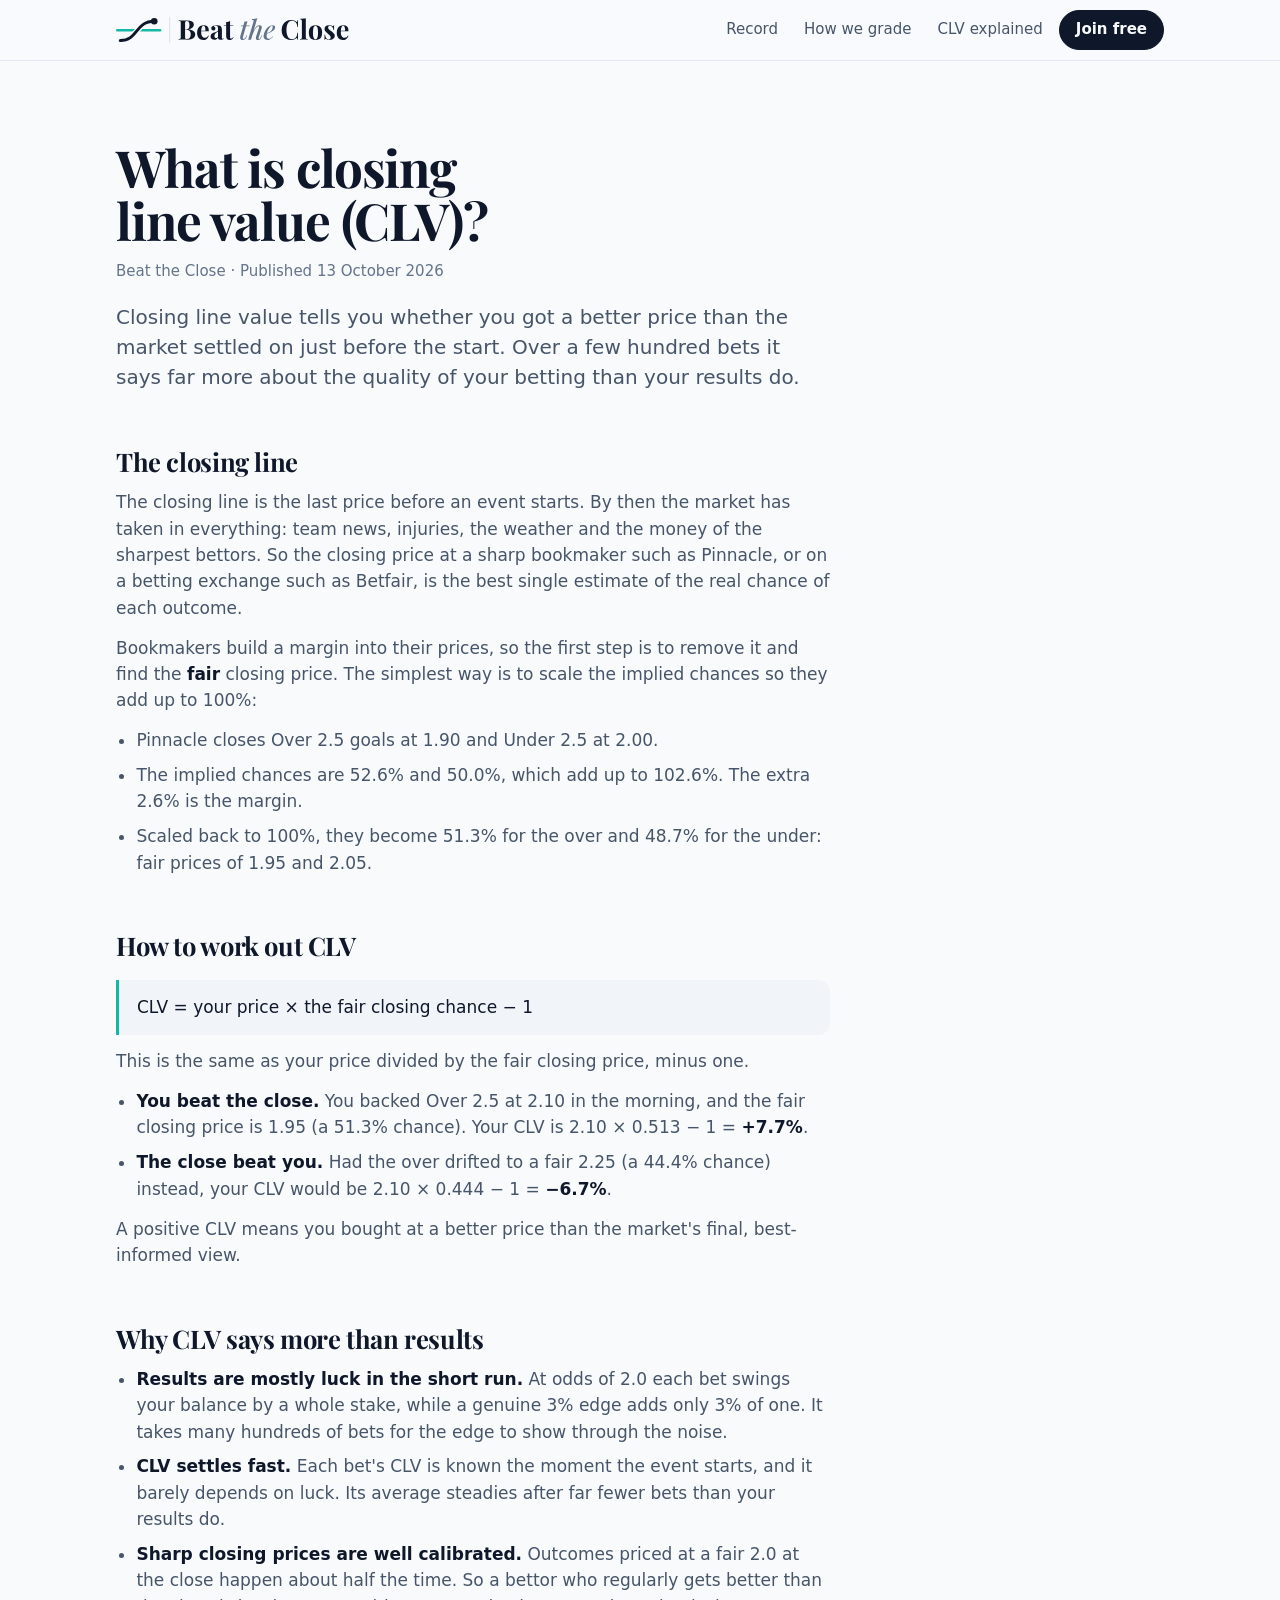
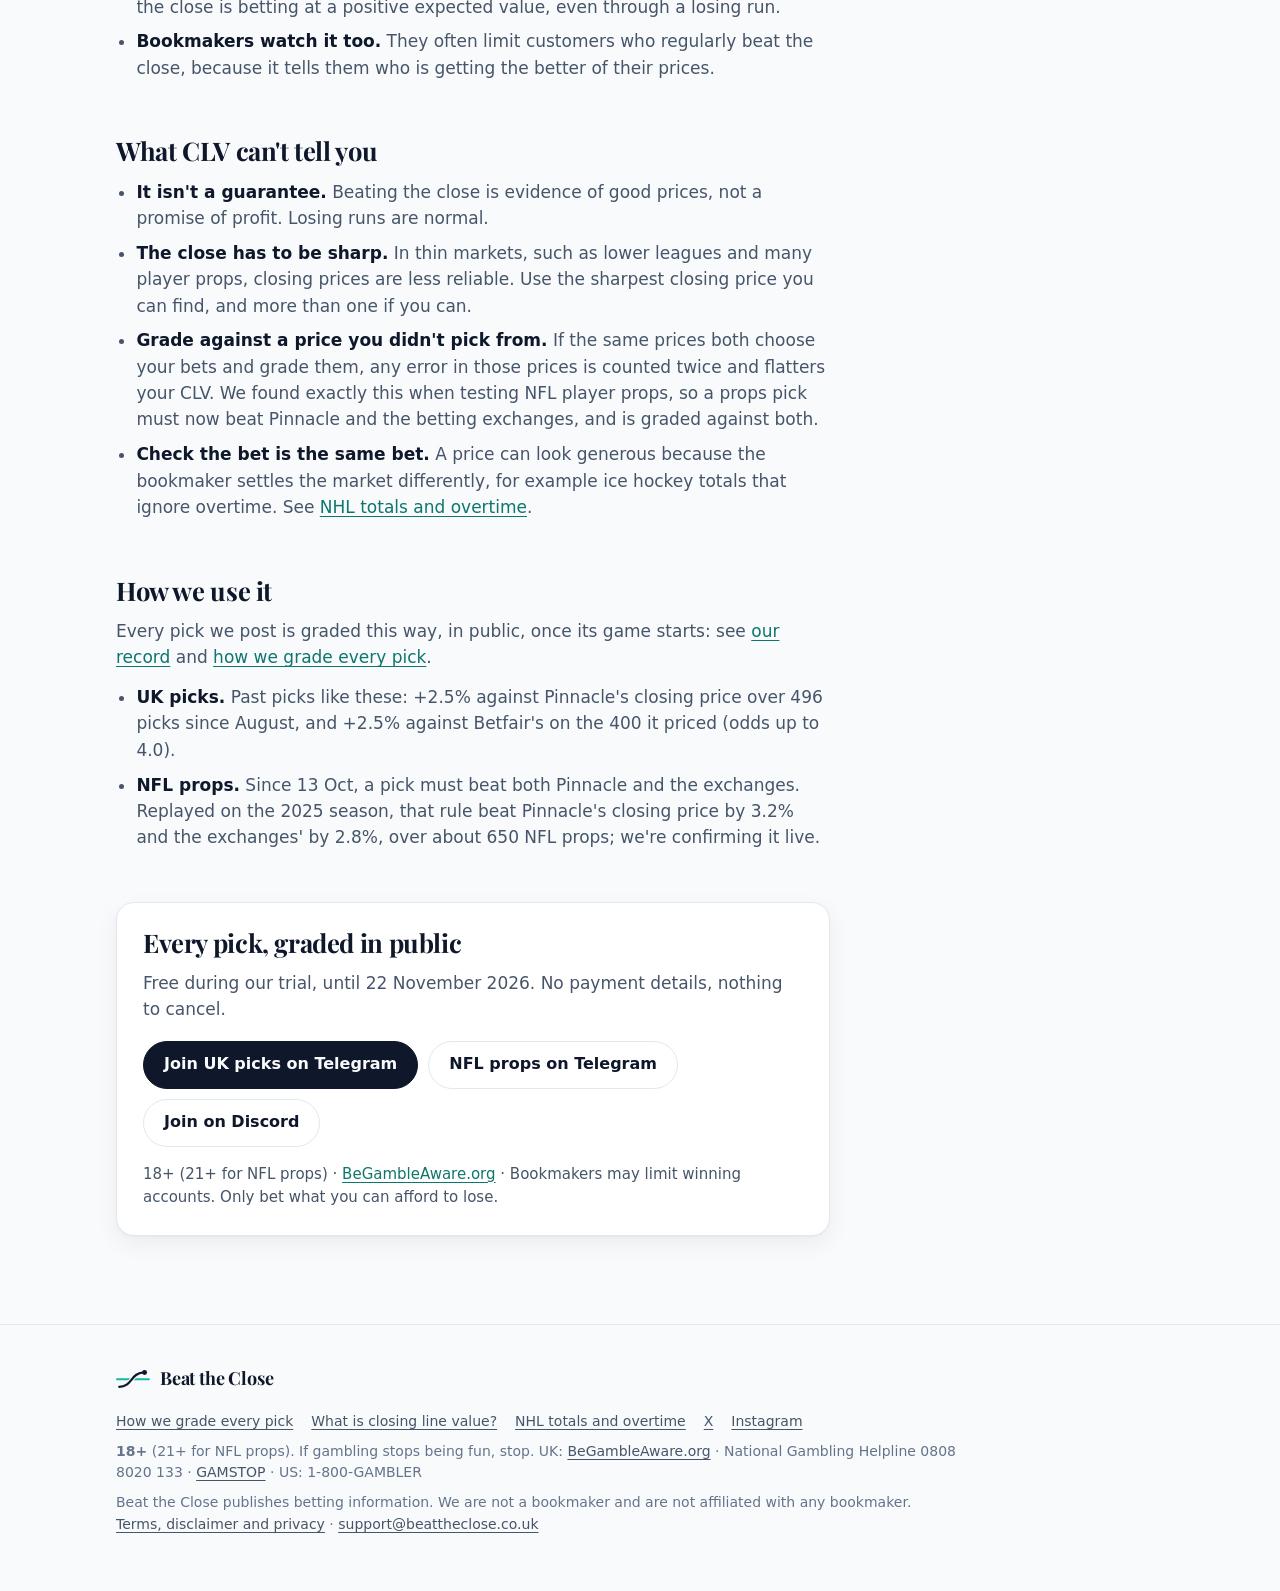
==== closing-line-value/index.html @ a80c1a4c "Update the record (2026-10-13 18:49 UTC)" ====
<!doctype html>
<html lang="en-GB">
<head>
<meta charset="utf-8">
<meta name="viewport" content="width=device-width, initial-scale=1, viewport-fit=cover">
<meta http-equiv="Content-Security-Policy" content="default-src 'none'; img-src 'self' data:; style-src 'self' 'unsafe-inline'; font-src 'self'; base-uri 'none'; form-action 'none'; upgrade-insecure-requests">
<meta name="referrer" content="strict-origin-when-cross-origin">
<title>What is closing line value (CLV)? · Beat the Close</title>
<meta name="description" content="Closing line value explained in plain English: what the closing line is, how to work out CLV from the odds, and why it is the best short-run evidence that a bet was a good one.">
<meta name="robots" content="index, follow">
<meta name="color-scheme" content="light dark">
<meta name="theme-color" content="#f8fafc" media="(prefers-color-scheme: light)">
<meta name="theme-color" content="#0f172a" media="(prefers-color-scheme: dark)">
<link rel="canonical" href="https://beattheclose.co.uk/closing-line-value/">
<link rel="icon" href="/favicon.ico" sizes="32x32">
<link rel="icon" href="/favicon.svg" type="image/svg+xml">
<link rel="apple-touch-icon" href="/apple-touch-icon.png">
<link rel="preload" href="/display.woff" as="font" type="font/woff" crossorigin>
<meta property="og:type" content="article">
<meta property="og:site_name" content="Beat the Close">
<meta property="og:url" content="https://beattheclose.co.uk/closing-line-value/">
<meta property="og:title" content="What is closing line value (CLV)? · Beat the Close">
<meta property="og:description" content="Closing line value explained in plain English: what the closing line is, how to work out CLV from the odds, and why it is the best short-run evidence that a bet was a good one.">
<meta property="og:image" content="https://beattheclose.co.uk/og-image.png">
<meta property="og:image:width" content="1200">
<meta property="og:image:height" content="630">
<meta property="og:image:alt" content="Beat the Close: every pick graded against the closing line, in public.">
<meta name="twitter:card" content="summary_large_image">
<link rel="stylesheet" href="/style.css">
<script type="application/ld+json">{"@context": "https://schema.org", "@type": "Article", "headline": "What is closing line value (CLV)?", "description": "Closing line value explained in plain English: what the closing line is, how to work out CLV from the odds, and why it is the best short-run evidence that a bet was a good one.", "datePublished": "2026-10-13", "dateModified": "2026-10-13", "mainEntityOfPage": "https://beattheclose.co.uk/closing-line-value/", "image": "https://beattheclose.co.uk/og-image.png", "author": {"@type": "Organization", "@id": "https://beattheclose.co.uk/#org", "name": "Beat the Close", "url": "https://beattheclose.co.uk/", "logo": "https://beattheclose.co.uk/logo.png", "email": "support@beattheclose.co.uk", "sameAs": ["https://x.com/BeatTheCloseUK", "https://www.instagram.com/beattheclose/"]}, "publisher": {"@type": "Organization", "@id": "https://beattheclose.co.uk/#org", "name": "Beat the Close", "url": "https://beattheclose.co.uk/", "logo": "https://beattheclose.co.uk/logo.png", "email": "support@beattheclose.co.uk", "sameAs": ["https://x.com/BeatTheCloseUK", "https://www.instagram.com/beattheclose/"]}}</script>
</head>
<body>
<a class="skip" href="#main">Skip to content</a>
<header class="site-header"><div class="wrap">
  <a class="brand" href="/" aria-label="Beat the Close, home"><svg class="logo" role="img" aria-label="Beat the Close" xmlns="http://www.w3.org/2000/svg" viewBox="0.0 -117.5 1212.2 135.0" data-w="1212" data-h="135">

<g transform="translate(-16.15 -186.98) scale(0.52083)">
<mask id="logo-gap" maskUnits="userSpaceOnUse" x="0" y="0" width="512" height="512"><rect width="512" height="512" fill="#fff"/><path d="M74 368C252 368 222 176 412 176" fill="none" stroke="#000" stroke-width="56" stroke-linecap="round"/></mask>
<line x1="44" y1="266" x2="470" y2="266" style="stroke:var(--logo-line,#14B8A6)" stroke-width="26" stroke-linecap="round" mask="url(#logo-gap)"/>
<path d="M74 368C252 368 222 176 412 176" fill="none" stroke="currentColor" stroke-width="30" stroke-linecap="round"/>
<circle cx="412" cy="176" r="33" fill="currentColor"/>
</g>
<rect x="277.42" y="-117.50" width="3.50" height="135.00" style="fill:var(--logo-divider,#CBD5E1)"/>
<path fill="currentColor" d="M325.66 -100Q329.33 -99.86 335.26 -99.72Q341.2 -99.58 347.13 -99.58Q354.03 -99.58 360.35 -99.72Q366.66 -99.86 369.31 -99.86Q386.85 -99.86 395.52 -93.64Q404.19 -87.43 404.19 -77.68Q404.19 -72.74 401.26 -67.67Q398.32 -62.6 392.1 -58.63Q385.89 -54.66 376.03 -52.85V-52.57Q389.22 -51.58 396.99 -47.74Q404.76 -43.9 408.15 -38.55Q411.54 -33.19 411.54 -27.4Q411.54 -18.5 406.88 -12.4Q402.22 -6.3 393.46 -3.15Q384.71 0 372.55 0Q369.28 0 362.86 -0.21Q356.45 -0.42 347.41 -0.42Q341.2 -0.42 335.26 -0.35Q329.33 -0.28 325.66 0V-2.82Q330.21 -3.11 332.46 -3.95Q334.71 -4.8 335.48 -7.34Q336.26 -9.89 336.26 -14.97V-85.03Q336.26 -90.25 335.47 -92.73Q334.69 -95.2 332.41 -96.12Q330.13 -97.03 325.66 -97.18ZM367.47 -97.18Q362.03 -97.18 360.37 -94.77Q358.71 -92.37 358.71 -85.03V-14.97Q358.71 -10.03 359.49 -7.49Q360.27 -4.94 362.35 -4.1Q364.43 -3.25 368.46 -3.25Q378.75 -3.25 383.42 -9.68Q388.09 -16.1 388.09 -27.97Q388.09 -38.84 382.65 -44.77Q377.22 -50.71 364.65 -50.71H352.64Q352.64 -50.71 352.64 -51.91Q352.64 -53.11 352.64 -53.11H364.79Q371.42 -53.11 375.02 -56.29Q378.61 -59.46 379.96 -64.76Q381.31 -70.06 381.31 -76.13Q381.31 -86.58 378.1 -91.88Q374.89 -97.18 367.47 -97.18ZM455.61 -75.06Q468.04 -75.06 475.11 -67.67Q482.19 -60.28 482.19 -43.64H435.72L435.49 -46.33H464.39Q464.59 -53.25 463.6 -59.11Q462.61 -64.97 460.46 -68.5Q458.32 -72.03 454.79 -72.03Q449.9 -72.03 446.45 -65.83Q443.01 -59.63 442.19 -45.25L442.7 -44.35Q442.5 -42.66 442.44 -40.79Q442.39 -38.93 442.39 -36.98Q442.39 -27.2 445.11 -21.13Q447.84 -15.06 452.09 -12.34Q456.34 -9.63 460.78 -9.63Q463.66 -9.63 466.83 -10.51Q470.01 -11.38 473.26 -13.86Q476.51 -16.33 479.33 -20.96L481.91 -20Q480.27 -14.75 476.61 -9.65Q472.95 -4.55 467.24 -1.29Q461.54 1.98 453.63 1.98Q444.14 1.98 436.78 -2.09Q429.42 -6.16 425.24 -14.55Q421.06 -22.94 421.06 -35.79Q421.06 -48.9 425.52 -57.61Q429.98 -66.33 437.82 -70.69Q445.66 -75.06 455.61 -75.06ZM509.9 0.99Q503.6 0.99 499.36 -1.41Q495.13 -3.81 493.11 -7.85Q491.09 -11.89 491.09 -16.69Q491.09 -22.74 493.85 -26.57Q496.62 -30.4 501.02 -32.75Q505.41 -35.11 510.3 -36.69Q515.18 -38.28 519.57 -39.76Q523.97 -41.24 526.74 -43.26Q529.5 -45.28 529.5 -48.53V-59.58Q529.5 -63.31 528.33 -66.16Q527.16 -69.01 524.7 -70.62Q522.24 -72.23 518.23 -72.23Q515.46 -72.23 512.63 -71.45Q509.79 -70.68 507.89 -68.76Q511.93 -67.43 514.08 -64.53Q516.23 -61.64 516.23 -57.85Q516.23 -53.05 512.95 -50.28Q509.67 -47.51 505.04 -47.51Q500.01 -47.51 497.39 -50.68Q494.76 -53.84 494.76 -58.28Q494.76 -62.37 496.81 -65.1Q498.85 -67.82 502.61 -70.14Q506.45 -72.49 512.07 -73.77Q517.7 -75.06 524.19 -75.06Q530.66 -75.06 535.86 -73.71Q541.06 -72.37 544.67 -68.73Q547.92 -65.51 548.88 -60.76Q549.84 -56.02 549.84 -48.9V-10.48Q549.84 -6.95 550.56 -5.56Q551.28 -4.18 552.95 -4.18Q554.25 -4.18 555.45 -4.89Q556.65 -5.59 558.04 -6.64L559.5 -4.24Q556.45 -1.72 552.63 -0.37Q548.8 0.99 543.94 0.99Q538.66 0.99 535.59 -0.47Q532.53 -1.92 531.19 -4.51Q529.84 -7.09 529.76 -10.48Q526.45 -5.14 521.67 -2.08Q516.88 0.99 509.9 0.99ZM519.98 -8.05Q522.78 -8.05 525.11 -9.42Q527.44 -10.79 529.5 -13.79V-42.74Q528.23 -40.68 525.96 -38.97Q523.69 -37.26 521.14 -35.51Q518.6 -33.76 516.33 -31.61Q514.05 -29.46 512.6 -26.4Q511.14 -23.33 511.14 -18.87Q511.14 -13.39 513.59 -10.72Q516.03 -8.05 519.98 -8.05ZM592.27 -96.19V-73.02H608.94V-70.2H592.27V-13.16Q592.27 -8.9 593.83 -7.1Q595.38 -5.31 598.43 -5.31Q601.06 -5.31 603.57 -7.25Q606.09 -9.18 608.09 -13.81L610.49 -12.51Q608.15 -6.19 603.56 -2.1Q598.97 1.98 591.11 1.98Q586.4 1.98 582.91 0.78Q579.42 -0.42 577.02 -2.77Q573.91 -5.93 572.92 -10.49Q571.93 -15.06 571.93 -22.46V-70.2H560.07V-73.02H571.93V-91.67Q577.84 -91.72 582.82 -92.78Q587.81 -93.84 592.27 -96.19Z"/>
<path style="fill:var(--logo-the,#64748B)" d="M693.76 -72.74 693.33 -69.92H647.71L648.42 -72.74ZM658.64 -12.01Q657.46 -7.68 659.14 -5.75Q660.82 -3.81 663.67 -3.81Q666.72 -3.81 669.83 -6.58Q672.94 -9.35 675.76 -17.26L677.8 -22.88H680.48L677.57 -14.21Q674.55 -5.25 669.49 -1.64Q664.43 1.98 657.6 1.98Q651.55 1.98 648.36 -0.66Q645.17 -3.31 644.57 -8.02Q643.98 -12.74 645.7 -18.7L667.34 -94.07Q671.61 -94.21 675.48 -94.63Q679.35 -95.06 682.65 -96.05ZM700.96 0H686.13L714.09 -94.21Q715.51 -99.01 713.76 -101.27Q712 -103.53 705.08 -103.53L705.96 -106.5Q714.49 -106.64 721.26 -108.12Q728.02 -109.6 733.87 -112.29ZM704.77 -20.76Q710.22 -36.07 715.1 -46.48Q719.97 -56.89 724.73 -63.11Q729.49 -69.32 734.53 -72.02Q739.57 -74.72 745.11 -74.72Q751.83 -74.72 754.46 -71.61Q757.09 -68.5 756.91 -63.57Q756.72 -58.64 754.97 -53.39L741.21 -12.01Q740.03 -8.28 740.35 -6.05Q740.68 -3.81 743.36 -3.81Q745.76 -3.81 748.25 -6.48Q750.73 -9.15 753.56 -17.12L755.62 -22.88H758.3L754.77 -12.57Q752.8 -6.64 749.82 -3.53Q746.83 -0.42 743.52 0.78Q740.2 1.98 737.06 1.98Q731.04 1.98 728.53 -0.72Q726.02 -3.42 726.26 -8.15Q726.5 -12.88 728.39 -18.7L741.55 -58.33Q742.29 -60.54 742.78 -63.14Q743.28 -65.73 742.6 -67.54Q741.92 -69.35 739.01 -69.35Q735.73 -69.35 731.89 -66.05Q728.05 -62.74 723.97 -56.67Q719.89 -50.59 715.9 -42.22Q711.92 -33.84 708.28 -23.77Q704.63 -13.7 701.55 -2.34ZM779.15 -31.58Q786.38 -34.15 792.4 -36.84Q798.42 -39.52 802.2 -42.6Q807.4 -46.98 810.49 -53.02Q813.59 -59.07 813.59 -66.24Q813.59 -69.92 813.02 -70.97Q812.46 -72.03 811.33 -72.03Q807.94 -72.03 804 -68.91Q800.06 -65.79 796.24 -60.38Q792.43 -54.97 789.25 -48.11Q786.07 -41.24 784.17 -33.57Q782.26 -25.9 782.26 -18.39Q782.26 -10.99 785.06 -7.9Q787.85 -4.8 792.4 -4.8Q797.03 -4.8 802.68 -7.71Q808.33 -10.62 813.76 -18.08L816.02 -16.95Q813.25 -12.29 808.73 -7.91Q804.21 -3.53 798.47 -0.78Q792.74 1.98 786.16 1.98Q780.31 1.98 775.8 -0.28Q771.3 -2.54 768.83 -6.99Q766.35 -11.44 766.35 -17.94Q766.35 -24.46 768.69 -32.15Q771.02 -39.83 775.31 -47.34Q779.6 -54.86 785.58 -61.09Q791.55 -67.32 798.84 -71.02Q806.13 -74.72 814.43 -74.72Q819.43 -74.72 822.87 -72.25Q826.3 -69.77 826.3 -64.77Q826.3 -59.18 823.08 -54.34Q819.86 -49.49 814.52 -45.49Q809.18 -41.5 802.85 -38.39Q796.52 -35.28 790.3 -33.02Q784.07 -30.76 779.01 -29.38Z"/>
<path fill="currentColor" d="M909.89 -101.98Q919.21 -101.98 925.21 -99.22Q931.21 -96.47 935.87 -92.8Q938.7 -90.68 940.18 -92.3Q941.67 -93.93 942.23 -100H945.48Q945.2 -94.52 945.05 -86.65Q944.91 -78.79 944.91 -65.82H941.67Q940.93 -72.32 939.83 -76.94Q938.73 -81.55 936.72 -85.03Q934.72 -88.5 931.04 -91.38Q927.51 -94.89 922.87 -96.61Q918.22 -98.33 913.16 -98.33Q905.56 -98.33 900.2 -94.28Q894.83 -90.23 891.48 -83.35Q888.13 -76.47 886.58 -67.75Q885.03 -59.04 885.03 -49.72Q885.03 -40.23 886.66 -31.54Q888.3 -22.85 891.76 -16.09Q895.22 -9.32 900.7 -5.38Q906.18 -1.44 913.73 -1.44Q918.39 -1.44 923.15 -3.18Q927.91 -4.92 931.27 -8.28Q936.75 -12.54 938.71 -18.87Q940.68 -25.2 941.67 -35.59H944.91Q944.91 -22.15 945.05 -13.88Q945.2 -5.62 945.48 0H942.23Q941.67 -6.07 940.32 -7.63Q938.98 -9.18 935.87 -7.2Q930.65 -3.53 924.79 -0.78Q918.92 1.98 909.74 1.98Q894.8 1.98 883.56 -4.1Q872.31 -10.17 866.1 -21.61Q859.89 -33.05 859.89 -49.15Q859.89 -64.97 866.31 -76.84Q872.74 -88.7 883.98 -95.34Q895.22 -101.98 909.89 -101.98ZM985.56 -110.56V-13.13Q985.56 -7.2 987.61 -5.08Q989.66 -2.97 994.6 -2.97V0Q991.97 -0.14 986.62 -0.35Q981.27 -0.56 975.73 -0.56Q970.27 -0.56 964.64 -0.35Q959.01 -0.14 956.19 0V-2.97Q961.13 -2.97 963.18 -5.08Q965.22 -7.2 965.22 -13.12V-93.63Q965.22 -99.97 963.32 -103.01Q961.42 -106.05 956.19 -106.05V-109.01Q960.7 -108.59 964.94 -108.59Q970.82 -108.59 976 -109.08Q981.18 -109.58 985.56 -110.56ZM1035.82 -75.06Q1046.04 -75.06 1053.8 -71.23Q1061.55 -67.4 1065.99 -58.93Q1070.42 -50.45 1070.42 -36.47Q1070.42 -22.49 1065.99 -14.04Q1061.55 -5.59 1053.8 -1.81Q1046.04 1.98 1035.82 1.98Q1025.73 1.98 1017.91 -1.81Q1010.08 -5.59 1005.65 -14.04Q1001.21 -22.49 1001.21 -36.47Q1001.21 -50.45 1005.65 -58.93Q1010.08 -67.4 1017.91 -71.23Q1025.73 -75.06 1035.82 -75.06ZM1035.82 -72.23Q1030.05 -72.23 1026.3 -63.81Q1022.54 -55.4 1022.54 -36.47Q1022.54 -17.54 1026.3 -9.19Q1030.05 -0.85 1035.82 -0.85Q1041.58 -0.85 1045.34 -9.19Q1049.09 -17.54 1049.09 -36.47Q1049.09 -55.4 1045.34 -63.81Q1041.58 -72.23 1035.82 -72.23ZM1107.06 -75.06Q1113.05 -75.06 1117.47 -73.52Q1121.89 -71.98 1123.9 -70.68Q1128.73 -67.37 1129.8 -74.92H1132.8Q1132.51 -70.88 1132.37 -65.18Q1132.23 -59.49 1132.23 -50.06H1129.24Q1128.56 -55.28 1126.59 -60.31Q1124.63 -65.34 1120.89 -68.64Q1117.15 -71.95 1111.13 -71.95Q1107.03 -71.95 1104.26 -69.58Q1101.5 -67.2 1101.5 -62.85Q1101.5 -58.62 1104.04 -55.41Q1106.58 -52.2 1110.59 -49.34Q1114.6 -46.47 1118.9 -43.19Q1123.67 -39.72 1127.46 -36.27Q1131.24 -32.82 1133.52 -28.71Q1135.79 -24.6 1135.79 -18.98Q1135.79 -12.57 1132.1 -7.85Q1128.42 -3.14 1122.39 -0.58Q1116.35 1.98 1109.01 1.98Q1104.8 1.98 1101.5 1.14Q1098.19 0.31 1095.82 -0.93Q1093.9 -1.89 1092.33 -2.67Q1090.76 -3.45 1089.26 -3.9Q1087.85 -4.35 1086.81 -2.98Q1085.76 -1.61 1085.2 0.99H1082.2Q1082.48 -3.53 1082.63 -10.03Q1082.77 -16.53 1082.77 -27.26H1085.76Q1086.67 -19.6 1088.88 -13.76Q1091.1 -7.91 1095.01 -4.59Q1098.93 -1.27 1104.8 -1.27Q1107.29 -1.27 1109.55 -2.29Q1111.81 -3.31 1113.28 -5.51Q1114.74 -7.71 1114.74 -11.3Q1114.74 -17.51 1110.69 -21.64Q1106.64 -25.76 1100.48 -30.57Q1095.9 -34.24 1091.88 -37.78Q1087.85 -41.33 1085.31 -45.64Q1082.77 -49.94 1082.77 -55.57Q1082.77 -61.92 1086.17 -66.24Q1089.57 -70.56 1095.14 -72.81Q1100.7 -75.06 1107.06 -75.06ZM1180.76 -75.06Q1193.19 -75.06 1200.27 -67.67Q1207.34 -60.28 1207.34 -43.64H1160.87L1160.65 -46.33H1189.55Q1189.74 -53.25 1188.76 -59.11Q1187.77 -64.97 1185.62 -68.5Q1183.47 -72.03 1179.94 -72.03Q1175.05 -72.03 1171.61 -65.83Q1168.16 -59.63 1167.34 -45.25L1167.85 -44.35Q1167.65 -42.66 1167.6 -40.79Q1167.54 -38.93 1167.54 -36.98Q1167.54 -27.2 1170.27 -21.13Q1172.99 -15.06 1177.24 -12.34Q1181.5 -9.63 1185.93 -9.63Q1188.81 -9.63 1191.99 -10.51Q1195.17 -11.38 1198.42 -13.86Q1201.67 -16.33 1204.49 -20.96L1207.06 -20Q1205.42 -14.75 1201.76 -9.65Q1198.11 -4.55 1192.4 -1.29Q1186.69 1.98 1178.78 1.98Q1169.29 1.98 1161.93 -2.09Q1154.57 -6.16 1150.39 -14.55Q1146.21 -22.94 1146.21 -35.79Q1146.21 -48.9 1150.68 -57.61Q1155.14 -66.33 1162.98 -70.69Q1170.82 -75.06 1180.76 -75.06Z"/>
</svg></a>
  <nav class="site-nav" aria-label="Sections">
    <a class="link" href="/#record">Record</a><a class="link" href="/how-we-grade/">How we grade</a><a class="link" href="/closing-line-value/">CLV explained</a>
    <a class="btn primary small" href="/#join">Join free</a>
  </nav>
</div></header>

<main id="main">
  <article class="wrap"><div class="prose">
<h1>What is closing line value (CLV)?</h1>
<p class="updated">Beat the Close · Published 13 October 2026</p>
<p class="lede">Closing line value tells you whether you got a better price than the market settled on just before the start. Over a few hundred bets it says far more about the quality of your betting than your results do.</p>
<h2>The closing line</h2>
<p>The closing line is the last price before an event starts. By then the market has taken in everything: team news, injuries, the weather and the money of the sharpest bettors. So the closing price at a sharp bookmaker such as Pinnacle, or on a betting exchange such as Betfair, is the best single estimate of the real chance of each outcome.</p>
<p>Bookmakers build a margin into their prices, so the first step is to remove it and find the <strong>fair</strong> closing price. The simplest way is to scale the implied chances so they add up to 100%:</p>
<ul><li>Pinnacle closes Over 2.5 goals at 1.90 and Under 2.5 at 2.00.</li><li>The implied chances are 52.6% and 50.0%, which add up to 102.6%. The extra 2.6% is the margin.</li><li>Scaled back to 100%, they become 51.3% for the over and 48.7% for the under: fair prices of 1.95 and 2.05.</li></ul>
<h2>How to work out CLV</h2>
<blockquote><p>CLV = your price × the fair closing chance − 1</p></blockquote>
<p>This is the same as your price divided by the fair closing price, minus one.</p>
<ul><li><strong>You beat the close.</strong> You backed Over 2.5 at 2.10 in the morning, and the fair closing price is 1.95 (a 51.3% chance). Your CLV is 2.10 × 0.513 − 1 = <strong>+7.7%</strong>.</li><li><strong>The close beat you.</strong> Had the over drifted to a fair 2.25 (a 44.4% chance) instead, your CLV would be 2.10 × 0.444 − 1 = <strong>−6.7%</strong>.</li></ul>
<p>A positive CLV means you bought at a better price than the market's final, best-informed view.</p>
<h2>Why CLV says more than results</h2>
<ul><li><strong>Results are mostly luck in the short run.</strong> At odds of 2.0 each bet swings your balance by a whole stake, while a genuine 3% edge adds only 3% of one. It takes many hundreds of bets for the edge to show through the noise.</li><li><strong>CLV settles fast.</strong> Each bet's CLV is known the moment the event starts, and it barely depends on luck. Its average steadies after far fewer bets than your results do.</li><li><strong>Sharp closing prices are well calibrated.</strong> Outcomes priced at a fair 2.0 at the close happen about half the time. So a bettor who regularly gets better than the close is betting at a positive expected value, even through a losing run.</li><li><strong>Bookmakers watch it too.</strong> They often limit customers who regularly beat the close, because it tells them who is getting the better of their prices.</li></ul>
<h2>What CLV can't tell you</h2>
<ul><li><strong>It isn't a guarantee.</strong> Beating the close is evidence of good prices, not a promise of profit. Losing runs are normal.</li><li><strong>The close has to be sharp.</strong> In thin markets, such as lower leagues and many player props, closing prices are less reliable. Use the sharpest closing price you can find, and more than one if you can.</li><li><strong>Grade against a price you didn't pick from.</strong> If the same prices both choose your bets and grade them, any error in those prices is counted twice and flatters your CLV. We found exactly this when testing NFL player props, so a props pick must now beat Pinnacle and the betting exchanges, and is graded against both.</li><li><strong>Check the bet is the same bet.</strong> A price can look generous because the bookmaker settles the market differently, for example ice hockey totals that ignore overtime. See <a href="/research/nhl-overtime-totals/">NHL totals and overtime</a>.</li></ul>
<h2>How we use it</h2>
<p>Every pick we post is graded this way, in public, once its game starts: see <a href="/#record">our record</a> and <a href="/how-we-grade/">how we grade every pick</a>.</p>
<ul><li><strong>UK picks.</strong> Past picks like these: +2.5% against Pinnacle's closing price over 496 picks since August, and +2.5% against Betfair's on the 400 it priced (odds up to 4.0).</li><li><strong>NFL props.</strong> Since 13 Oct, a pick must beat both Pinnacle and the exchanges. Replayed on the 2025 season, that rule beat Pinnacle's closing price by 3.2% and the exchanges' by 2.8%, over about 650 NFL props; we're confirming it live.</li></ul>
<aside class="card cta"><h2>Every pick, graded in public</h2><p>Free during our trial, until 22 November 2026. No payment details, nothing to cancel.</p><div class="buttons"><a class="btn primary" href="https://t.me/+t6P7BA5DvUY2Y2Q8" rel="noopener">Join UK picks on Telegram</a><a class="btn " href="https://t.me/+v_nTTCn0uIU0NDE0" rel="noopener">NFL props on Telegram</a><a class="btn " href="https://discord.gg/E3mRSd9egq" rel="noopener">Join on Discord</a></div><p class="note">18+ (21+ for NFL props) · <a href="https://www.begambleaware.org">BeGambleAware.org</a> · Bookmakers may limit winning accounts. Only bet what you can afford to lose.</p></aside>
  </div></article>
</main>
<footer><div class="wrap">
  <div class="foot-brand"><svg class="mark" viewBox="31 143 452 240" aria-hidden="true">
<mask id="mark-gap" maskUnits="userSpaceOnUse" x="0" y="0" width="512" height="512"><rect width="512" height="512" fill="#fff"/><path d="M74 368C252 368 222 176 412 176" fill="none" stroke="#000" stroke-width="56" stroke-linecap="round"/></mask>
<line x1="44" y1="266" x2="470" y2="266" style="stroke:var(--logo-line,#14B8A6)" stroke-width="26" stroke-linecap="round" mask="url(#mark-gap)"/>
<path d="M74 368C252 368 222 176 412 176" fill="none" stroke="currentColor" stroke-width="30" stroke-linecap="round"/>
<circle cx="412" cy="176" r="33" fill="currentColor"/>
</svg><span>Beat the Close</span></div>
  <p class="guides"><a href="/how-we-grade/">How we grade every pick</a><a href="/closing-line-value/">What is closing line value?</a><a href="/research/nhl-overtime-totals/">NHL totals and overtime</a><a href="https://x.com/BeatTheCloseUK" rel="me noopener">X</a><a href="https://www.instagram.com/beattheclose/" rel="me noopener">Instagram</a></p>
  <p><strong>18+</strong> (21+ for NFL props). If gambling stops being fun, stop. UK: <a href="https://www.begambleaware.org">BeGambleAware.org</a>
     · National Gambling Helpline 0808 8020 133 · <a href="https://www.gamstop.co.uk">GAMSTOP</a> · US: 1-800-GAMBLER</p>
  <p>Beat the Close publishes betting information. We are not a bookmaker and are not affiliated with any bookmaker.
     <a href="/terms/">Terms, disclaimer and privacy</a> · <a href="mailto:support@beattheclose.co.uk">support@beattheclose.co.uk</a></p>
</div></footer>
</body>
</html>
---- style.css ----
/* Headings: a Latin subset of Playfair Display (SIL OFL, see font-licence.txt). */
@font-face { font-family: "Close Display"; src: url("display.woff") format("woff");
             font-weight: 700; font-style: normal; font-display: swap; }

:root {
  --bg: #f8fafc; --surface: #ffffff; --surface-2: #f1f5f9; --text: #0f172a; --muted: #475569;
  --subtle: #64748b; --line: #e2e8f0; --teal: #14b8a6; --teal-ink: #0f766e;
  --pos: #0f766e; --neg: #b42318; --green: #16a34a; --amber: #d97706;
  --tag-bg: #fef3c7; --tag-ink: #92400e;
  --header: rgba(248, 250, 252, 0.72);
  --logo-the: #64748b; --logo-divider: #cbd5e1; --logo-line: #14b8a6;
  --radius: 18px; --shadow: 0 1px 2px rgba(15, 23, 42, 0.04), 0 8px 24px rgba(15, 23, 42, 0.06);
  --display: "Close Display", "Playfair Display", Georgia, "Times New Roman", serif;
  --sans: system-ui, -apple-system, BlinkMacSystemFont, "Segoe UI", Roboto, "Helvetica Neue", Arial, sans-serif;
}
@media (prefers-color-scheme: dark) {
  :root {
    --bg: #0f172a; --surface: #152035; --surface-2: #1a2740; --text: #f1f5f9; --muted: #a8b6c9;
    --subtle: #8a9ab0; --line: #24324d; --teal: #2dd4bf; --teal-ink: #5eead4;
    --pos: #5eead4; --neg: #fca5a5; --green: #4ade80; --amber: #fbbf24;
    --tag-bg: #3a2c10; --tag-ink: #fcd34d;
    --header: rgba(15, 23, 42, 0.72);
    --logo-the: #94a3b8; --logo-divider: #334155;
    --shadow: none;
  }
}
@media (prefers-contrast: more) {
  :root { --line: #94a3b8; --muted: #334155; --subtle: #334155; }
  @media (prefers-color-scheme: dark) { :root { --line: #64748b; --muted: #e2e8f0; --subtle: #e2e8f0; } }
}

* { box-sizing: border-box; }
html { -webkit-text-size-adjust: 100%; text-size-adjust: 100%; scroll-padding-top: 76px; }
@media (prefers-reduced-motion: no-preference) { html { scroll-behavior: smooth; } }
body { margin: 0; background: var(--bg); color: var(--text); font: 400 1.0625rem/1.55 var(--sans);
       -webkit-font-smoothing: antialiased; -webkit-tap-highlight-color: transparent; }
a { color: var(--teal-ink); text-underline-offset: 0.18em; }
:focus-visible { outline: 2px solid var(--teal); outline-offset: 3px; border-radius: 6px; }
p { text-wrap: pretty; }
.wrap { max-width: 1080px; margin: 0 auto;
        padding-inline: max(16px, env(safe-area-inset-left)) max(16px, env(safe-area-inset-right)); }
.sr-only { position: absolute; width: 1px; height: 1px; overflow: hidden; clip: rect(0 0 0 0); white-space: nowrap; }
.skip { position: absolute; left: 12px; top: -48px; background: var(--text); color: var(--bg); padding: 8px 14px;
        border-radius: 10px; z-index: 20; text-decoration: none; }
.skip:focus { top: 10px; }
.muted { color: var(--subtle); }

/* Headings: size-specific tracking, leading shrinks as size grows */
h1, h2 { font-family: var(--display); font-weight: 700; text-wrap: balance; margin: 0; }
h1 { font-size: clamp(2.5rem, 7.2vw, 4.4rem); line-height: 1.03; letter-spacing: -0.022em; }
h2 { font-size: clamp(1.85rem, 4.2vw, 2.6rem); line-height: 1.08; letter-spacing: -0.015em; }
h3 { font-size: 1.0625rem; line-height: 1.3; font-weight: 650; margin: 0; letter-spacing: -0.005em; }

/* Header: a translucent material over the page, solid when transparency is reduced */
.site-header { position: sticky; top: 0; z-index: 10; background: var(--header);
               -webkit-backdrop-filter: blur(20px) saturate(180%); backdrop-filter: blur(20px) saturate(180%);
               border-bottom: 1px solid var(--line); padding-top: env(safe-area-inset-top); }
@supports not ((backdrop-filter: blur(1px)) or (-webkit-backdrop-filter: blur(1px))) { .site-header { background: var(--bg); } }
@media (prefers-reduced-transparency: reduce) { .site-header { background: var(--bg); -webkit-backdrop-filter: none; backdrop-filter: none; } }
.site-header .wrap { display: flex; align-items: center; justify-content: space-between; height: 60px; gap: 16px; }
.brand { color: var(--text); display: inline-flex; align-items: center; min-height: 44px; }
.logo { display: block; height: 26px; width: auto; }
.site-nav { display: flex; align-items: center; gap: 6px; }
.site-nav a.link { color: var(--muted); text-decoration: none; font-size: 0.9375rem; padding: 10px 10px; border-radius: 10px; }
.site-nav a.link:hover { color: var(--text); }
@media (max-width: 720px) { .site-nav a.link { display: none; } .logo { height: 22px; } }

/* Buttons: respond on press */
.btn { display: inline-flex; align-items: center; justify-content: center; min-height: 48px; padding: 0 20px;
       border-radius: 999px; font-weight: 600; font-size: 1rem; text-decoration: none; white-space: nowrap;
       color: var(--text); background: var(--surface); border: 1px solid var(--line);
       transition: transform 100ms ease-out, background-color 150ms ease-out; }
.btn:hover { background: var(--surface-2); }
.btn:active { transform: scale(0.97); }
.btn.primary { background: var(--text); color: var(--bg); border-color: var(--text); }
.btn.primary:hover { background: var(--text); opacity: 0.9; }
.btn.small { min-height: 40px; padding: 0 16px; font-size: 0.9375rem; }
@media (prefers-reduced-motion: reduce) { .btn { transition: none; } .btn:active { transform: none; } }
.buttons { display: flex; flex-wrap: wrap; gap: 10px; }
@media (max-width: 520px) { .buttons .btn { flex: 1 1 100%; } }

/* Hero */
.hero { padding-block: clamp(40px, 9vw, 104px) clamp(36px, 6vw, 72px);
        display: grid; gap: clamp(28px, 5vw, 56px); align-items: center; }
@media (min-width: 900px) { .hero { grid-template-columns: 1.25fr 0.85fr; } }
.badge { display: inline-block; margin: 0 0 18px; padding: 5px 12px; border-radius: 999px; font-size: 0.8125rem;
         font-weight: 600; color: var(--teal-ink); background: color-mix(in srgb, var(--teal) 14%, transparent); }
.lead { font-size: clamp(1.125rem, 2.2vw, 1.3125rem); line-height: 1.5; color: var(--muted); max-width: 36em; margin: 20px 0 28px; }
.note { font-size: 0.9375rem; color: var(--subtle); margin: 14px 0 0; }

/* Cards */
.card { background: var(--surface); border: 1px solid var(--line); border-radius: var(--radius);
        padding: clamp(18px, 3vw, 26px); box-shadow: var(--shadow); }
.eyebrow { margin: 0 0 12px; font-size: 0.8125rem; font-weight: 600; color: var(--subtle); letter-spacing: 0.01em; }
.latest-pick { margin: 0; font-size: 1.1875rem; font-weight: 650; line-height: 1.35; letter-spacing: -0.01em; }
.latest-event { margin: 4px 0 18px; color: var(--muted); font-size: 0.9375rem; }
.lead-small { margin: 0; color: var(--muted); }
.grade { display: grid; grid-template-columns: repeat(3, 1fr); gap: 12px; margin: 0; padding: 16px 0 0;
         border-top: 1px solid var(--line); }
.grade dt { font-size: 0.8125rem; color: var(--subtle); }
.grade dd { margin: 2px 0 0; font-size: 1.125rem; font-weight: 650; font-variant-numeric: tabular-nums; }
.latest .note { margin-top: 16px; font-size: 0.875rem; }

.dot { display: inline-block; width: 10px; height: 10px; border-radius: 50%; margin-right: 8px; vertical-align: 0.06em; flex: none; }
.dot.green { background: var(--green); } .dot.amber { background: var(--amber); }
.pos { color: var(--pos); font-weight: 650; } .neg { color: var(--neg); font-weight: 650; }
.tag { display: inline-block; font-size: 0.75rem; font-weight: 600; padding: 2px 9px; border-radius: 999px;
       background: var(--tag-bg); color: var(--tag-ink); }

/* Sections */
section { padding-block: clamp(44px, 7vw, 88px); border-top: 1px solid var(--line); }
.section-head { margin-bottom: clamp(20px, 3vw, 32px); max-width: 44em; }
.section-head p { margin: 12px 0 0; color: var(--muted); }

/* Record */
.cards { display: grid; gap: 16px; }
@media (min-width: 760px) { .cards { grid-template-columns: 1fr 1fr; } }
.card-head { display: flex; align-items: baseline; justify-content: space-between; gap: 12px; flex-wrap: wrap; }
.since { font-size: 0.875rem; color: var(--subtle); }
.big { margin: 14px 0 12px; font-size: clamp(2.6rem, 6vw, 3.4rem); font-weight: 700; line-height: 1;
       letter-spacing: -0.035em; font-variant-numeric: tabular-nums; }
.big span { display: block; margin-top: 8px; font-size: 0.9375rem; font-weight: 500; letter-spacing: 0; color: var(--muted); }
.meter { height: 8px; border-radius: 999px; background: var(--surface-2); overflow: hidden; }
.meter span { display: block; height: 100%; border-radius: inherit; background: var(--teal); }
.record-card .sub { margin: 10px 0 0; font-weight: 500; }
.bands { list-style: none; margin: 16px 0 0; padding: 0; font-size: 0.9375rem; display: grid; gap: 6px; }
.past { margin: 18px 0 0; padding-top: 16px; border-top: 1px solid var(--line); font-size: 0.875rem; color: var(--muted); }

/* Recent picks: a table on wide screens, stacked rows on phones */
.table-wrap { background: var(--surface); border: 1px solid var(--line); border-radius: var(--radius); box-shadow: var(--shadow); overflow: hidden; }
table { border-collapse: collapse; width: 100%; font-size: 0.9375rem; }
th, td { text-align: left; padding: 13px 16px; border-bottom: 1px solid var(--line); vertical-align: top; }
th { font-size: 0.8125rem; font-weight: 600; color: var(--subtle); background: var(--surface-2); }
tbody tr:last-child td { border-bottom: none; }
.num { text-align: right; white-space: nowrap; font-variant-numeric: tabular-nums; }
td.date { white-space: nowrap; color: var(--muted); }
.chan { display: block; font-size: 0.75rem; color: var(--subtle); }
td.pick { font-weight: 600; min-width: 14em; }
td.event { color: var(--muted); min-width: 12em; }
tr.withdrawn td.pick { text-decoration: line-through; text-decoration-color: var(--subtle); }
@media (max-width: 760px) {
  .picks, .picks tbody { display: block; }
  .picks thead { position: absolute; width: 1px; height: 1px; overflow: hidden; clip: rect(0 0 0 0); }
  .picks tbody tr { display: grid; grid-template-columns: repeat(3, 1fr); column-gap: 12px; padding: 16px;
                    border-bottom: 1px solid var(--line); }
  .picks tbody tr:last-child { border-bottom: none; }
  .picks td { display: block; padding: 0; border: none; }
  .picks td.date, .picks td.pick, .picks td.event { grid-column: 1 / -1; min-width: 0; }
  .picks td.date { font-size: 0.8125rem; display: flex; gap: 8px; }
  .picks td.date .chan { display: inline; font-size: inherit; }
  .picks td.date .chan::before { content: "·"; margin-right: 8px; }
  .picks td.pick { margin-top: 4px; }
  .picks td.event { font-size: 0.875rem; margin: 2px 0 12px; }
  .picks td.num { text-align: left; white-space: normal; }
  .picks td.num::before { content: attr(data-label); display: block; font-size: 0.75rem; color: var(--subtle); margin-bottom: 2px; }
  .picks tr.empty td { grid-column: 1 / -1; }
}

/* How it works */
.steps { display: grid; gap: 16px; counter-reset: step; }
@media (min-width: 760px) { .steps { grid-template-columns: repeat(3, 1fr); } }
.step { counter-increment: step; }
.step::before { content: counter(step); display: block; font-family: var(--display); font-weight: 700;
                font-size: 2.6rem; line-height: 1; color: var(--teal); margin-bottom: 14px; }
.step p { margin: 8px 0 0; color: var(--muted); }

/* What we don't promise */
.honest { display: grid; gap: 16px; }
@media (min-width: 760px) { .honest { grid-template-columns: repeat(3, 1fr); } }
.honest .card { background: var(--surface-2); box-shadow: none; }
.honest p { margin: 8px 0 0; color: var(--muted); }

/* Join */
.join { background: #0f172a; color: #f1f5f9; border-top: none;
        --text: #f8fafc; --bg: #0f172a; --surface: rgba(255, 255, 255, 0.06); --surface-2: rgba(255, 255, 255, 0.1);
        --line: rgba(255, 255, 255, 0.14); --muted: #cbd5e1; --subtle: #94a3b8; --teal-ink: #5eead4; --shadow: none; }
@media (prefers-color-scheme: dark) { .join { background: #0b1222; } }
.join .section-head p { color: var(--muted); }
.tiles { display: grid; gap: 16px; }
@media (min-width: 760px) { .tiles { grid-template-columns: 1fr 1fr; } }
.tile { background: var(--surface); border: 1px solid var(--line); border-radius: var(--radius); padding: clamp(18px, 3vw, 26px);
        display: flex; flex-direction: column; align-items: flex-start; gap: 10px; }
.tile p { margin: 0 0 8px; color: var(--muted); flex: 1; }
.alt { margin: 20px 0 0; color: var(--muted); }
.rules { margin: 28px 0 0; font-size: 0.875rem; color: var(--subtle); }

/* Footer */
footer { padding-block: 40px calc(48px + env(safe-area-inset-bottom)); font-size: 0.875rem; color: var(--subtle); border-top: 1px solid var(--line); }
.foot-brand { display: flex; align-items: center; gap: 10px; color: var(--text); margin-bottom: 18px; }
.mark { height: 18px; width: auto; }
.foot-brand span { font-family: var(--display); font-weight: 700; font-size: 1.125rem; letter-spacing: -0.01em; }
footer p { margin: 8px 0; max-width: 60em; }
footer a { color: var(--muted); }

/* Long-form pages (terms) */
.prose { max-width: 42em; padding-block: clamp(36px, 7vw, 80px) clamp(44px, 7vw, 88px); }
.prose h1 { font-size: clamp(2.1rem, 5.6vw, 3.2rem); }
.prose .updated { margin: 14px 0 0; color: var(--subtle); font-size: 0.9375rem; }
.prose h2 { font-size: clamp(1.35rem, 2.6vw, 1.6rem); margin: 2.2em 0 0; }
.prose p, .prose li { color: var(--muted); }
.prose p { margin: 0.8em 0 0; }
.prose ul { margin: 0.8em 0 0; padding-left: 1.2em; display: grid; gap: 0.5em; }
.prose strong { color: var(--text); }
.prose .lede { font-size: clamp(1.125rem, 2.2vw, 1.25rem); line-height: 1.5; color: var(--muted); margin-top: 18px; }
.prose h3 { font-size: 1.125rem; margin: 1.6em 0 0; }
.prose ol { margin: 0.8em 0 0; padding-left: 1.4em; display: grid; gap: 0.5em; }
.prose blockquote { margin: 1.2em 0 0; padding: 14px 18px; border-left: 3px solid var(--teal);
                    background: var(--surface-2); border-radius: 0 12px 12px 0; }
.prose blockquote p { margin: 0; color: var(--text); }
.prose .table-wrap { margin-top: 1.2em; overflow-x: auto; }
.prose table { min-width: 460px; }
.prose td, .prose th { padding: 10px 14px; }
.prose td { color: var(--muted); }
.prose .cta { margin-top: 3em; }
.prose .cta h2 { margin-top: 0; }
.prose .cta .buttons { margin-top: 18px; }
.prose .cta .note { margin-top: 16px; }
.prose code { font-size: 0.9em; padding: 1px 6px; border-radius: 6px; background: var(--surface-2); color: var(--text); }
.guides { margin: 16px 0 0; display: flex; flex-wrap: wrap; gap: 6px 18px; }
.more { margin: 22px 0 0; display: flex; flex-wrap: wrap; gap: 8px 20px; font-weight: 600; }
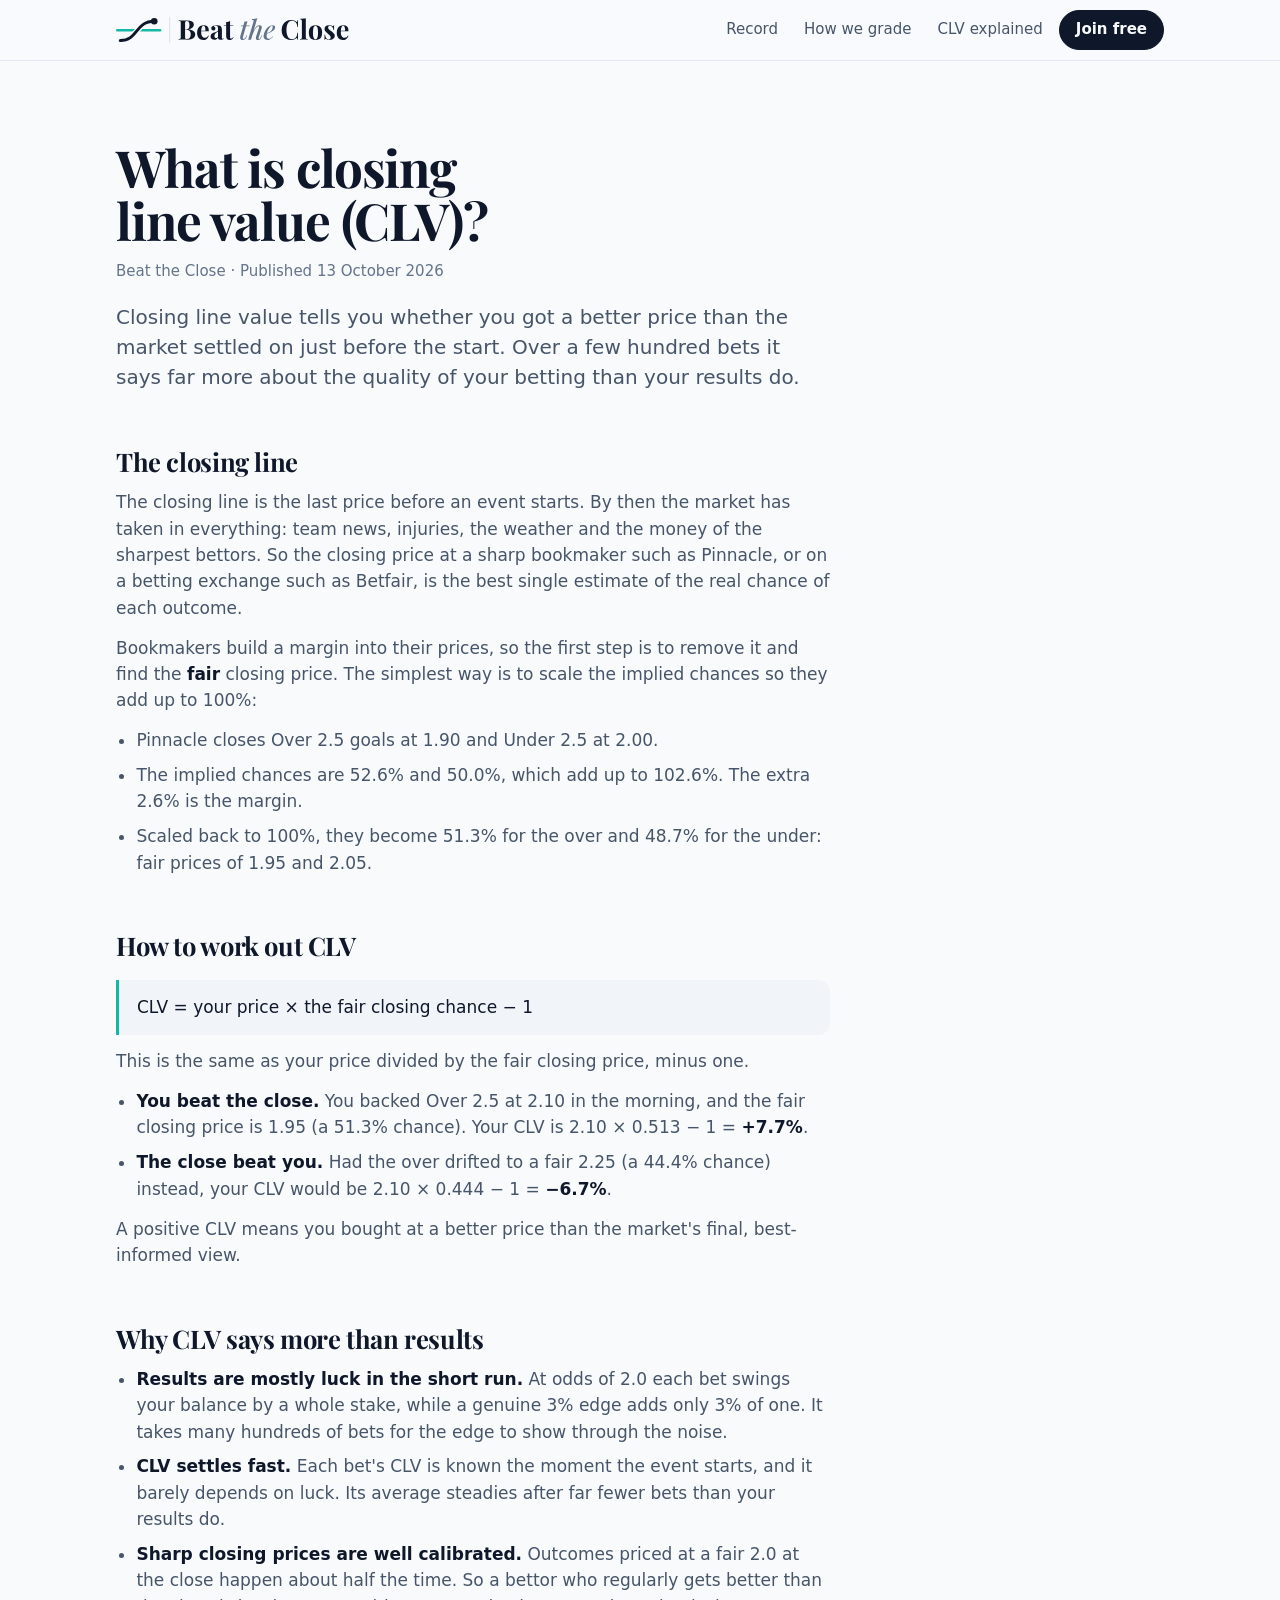
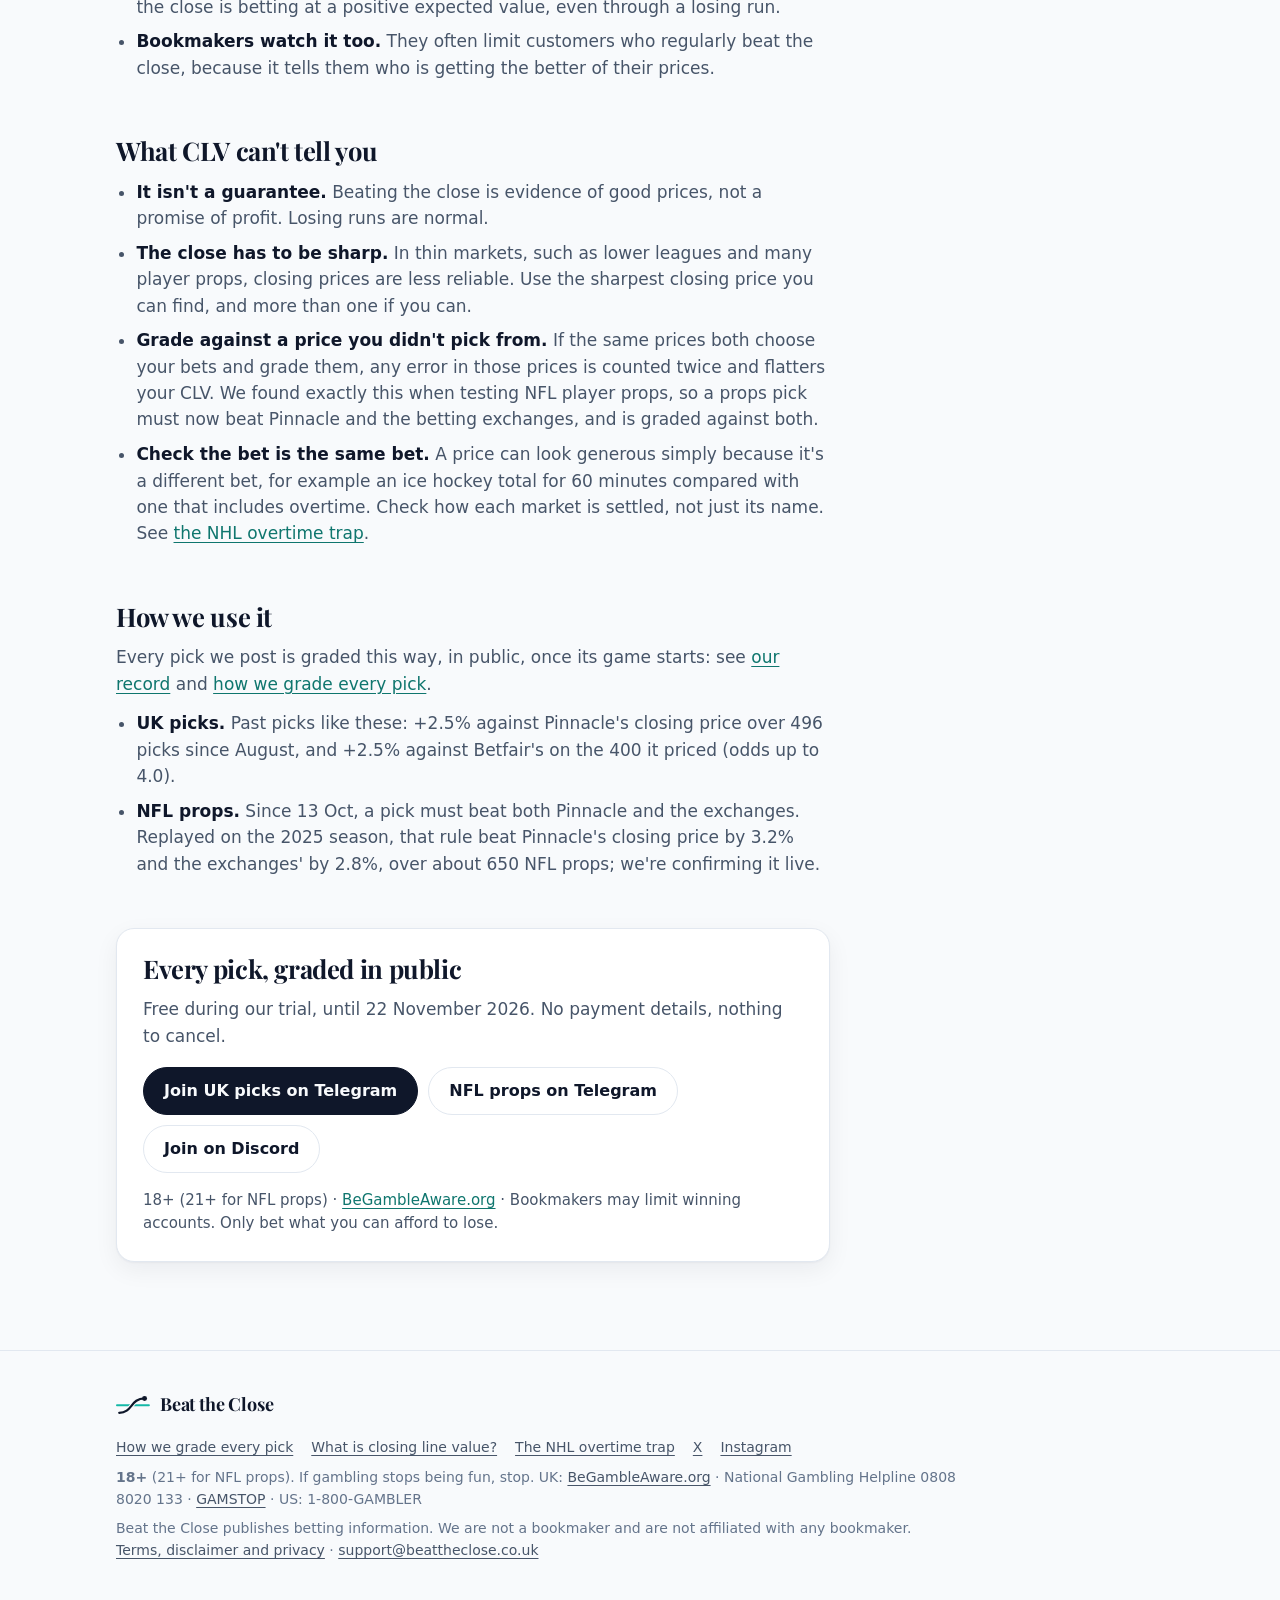
==== commit e040e3a6: "Update the record (2026-10-13 18:55 UTC)" ====
--- a/closing-line-value/index.html
+++ b/closing-line-value/index.html
@@ -68,7 +68,7 @@
 <h2>Why CLV says more than results</h2>
 <ul><li><strong>Results are mostly luck in the short run.</strong> At odds of 2.0 each bet swings your balance by a whole stake, while a genuine 3% edge adds only 3% of one. It takes many hundreds of bets for the edge to show through the noise.</li><li><strong>CLV settles fast.</strong> Each bet's CLV is known the moment the event starts, and it barely depends on luck. Its average steadies after far fewer bets than your results do.</li><li><strong>Sharp closing prices are well calibrated.</strong> Outcomes priced at a fair 2.0 at the close happen about half the time. So a bettor who regularly gets better than the close is betting at a positive expected value, even through a losing run.</li><li><strong>Bookmakers watch it too.</strong> They often limit customers who regularly beat the close, because it tells them who is getting the better of their prices.</li></ul>
 <h2>What CLV can't tell you</h2>
-<ul><li><strong>It isn't a guarantee.</strong> Beating the close is evidence of good prices, not a promise of profit. Losing runs are normal.</li><li><strong>The close has to be sharp.</strong> In thin markets, such as lower leagues and many player props, closing prices are less reliable. Use the sharpest closing price you can find, and more than one if you can.</li><li><strong>Grade against a price you didn't pick from.</strong> If the same prices both choose your bets and grade them, any error in those prices is counted twice and flatters your CLV. We found exactly this when testing NFL player props, so a props pick must now beat Pinnacle and the betting exchanges, and is graded against both.</li><li><strong>Check the bet is the same bet.</strong> A price can look generous because the bookmaker settles the market differently, for example ice hockey totals that ignore overtime. See <a href="/research/nhl-overtime-totals/">NHL totals and overtime</a>.</li></ul>
+<ul><li><strong>It isn't a guarantee.</strong> Beating the close is evidence of good prices, not a promise of profit. Losing runs are normal.</li><li><strong>The close has to be sharp.</strong> In thin markets, such as lower leagues and many player props, closing prices are less reliable. Use the sharpest closing price you can find, and more than one if you can.</li><li><strong>Grade against a price you didn't pick from.</strong> If the same prices both choose your bets and grade them, any error in those prices is counted twice and flatters your CLV. We found exactly this when testing NFL player props, so a props pick must now beat Pinnacle and the betting exchanges, and is graded against both.</li><li><strong>Check the bet is the same bet.</strong> A price can look generous simply because it's a different bet, for example an ice hockey total for 60 minutes compared with one that includes overtime. Check how each market is settled, not just its name. See <a href="/research/nhl-overtime-totals/">the NHL overtime trap</a>.</li></ul>
 <h2>How we use it</h2>
 <p>Every pick we post is graded this way, in public, once its game starts: see <a href="/#record">our record</a> and <a href="/how-we-grade/">how we grade every pick</a>.</p>
 <ul><li><strong>UK picks.</strong> Past picks like these: +2.5% against Pinnacle's closing price over 496 picks since August, and +2.5% against Betfair's on the 400 it priced (odds up to 4.0).</li><li><strong>NFL props.</strong> Since 13 Oct, a pick must beat both Pinnacle and the exchanges. Replayed on the 2025 season, that rule beat Pinnacle's closing price by 3.2% and the exchanges' by 2.8%, over about 650 NFL props; we're confirming it live.</li></ul>
@@ -82,7 +82,7 @@
 <path d="M74 368C252 368 222 176 412 176" fill="none" stroke="currentColor" stroke-width="30" stroke-linecap="round"/>
 <circle cx="412" cy="176" r="33" fill="currentColor"/>
 </svg><span>Beat the Close</span></div>
-  <p class="guides"><a href="/how-we-grade/">How we grade every pick</a><a href="/closing-line-value/">What is closing line value?</a><a href="/research/nhl-overtime-totals/">NHL totals and overtime</a><a href="https://x.com/BeatTheCloseUK" rel="me noopener">X</a><a href="https://www.instagram.com/beattheclose/" rel="me noopener">Instagram</a></p>
+  <p class="guides"><a href="/how-we-grade/">How we grade every pick</a><a href="/closing-line-value/">What is closing line value?</a><a href="/research/nhl-overtime-totals/">The NHL overtime trap</a><a href="https://x.com/BeatTheCloseUK" rel="me noopener">X</a><a href="https://www.instagram.com/beattheclose/" rel="me noopener">Instagram</a></p>
   <p><strong>18+</strong> (21+ for NFL props). If gambling stops being fun, stop. UK: <a href="https://www.begambleaware.org">BeGambleAware.org</a>
      · National Gambling Helpline 0808 8020 133 · <a href="https://www.gamstop.co.uk">GAMSTOP</a> · US: 1-800-GAMBLER</p>
   <p>Beat the Close publishes betting information. We are not a bookmaker and are not affiliated with any bookmaker.
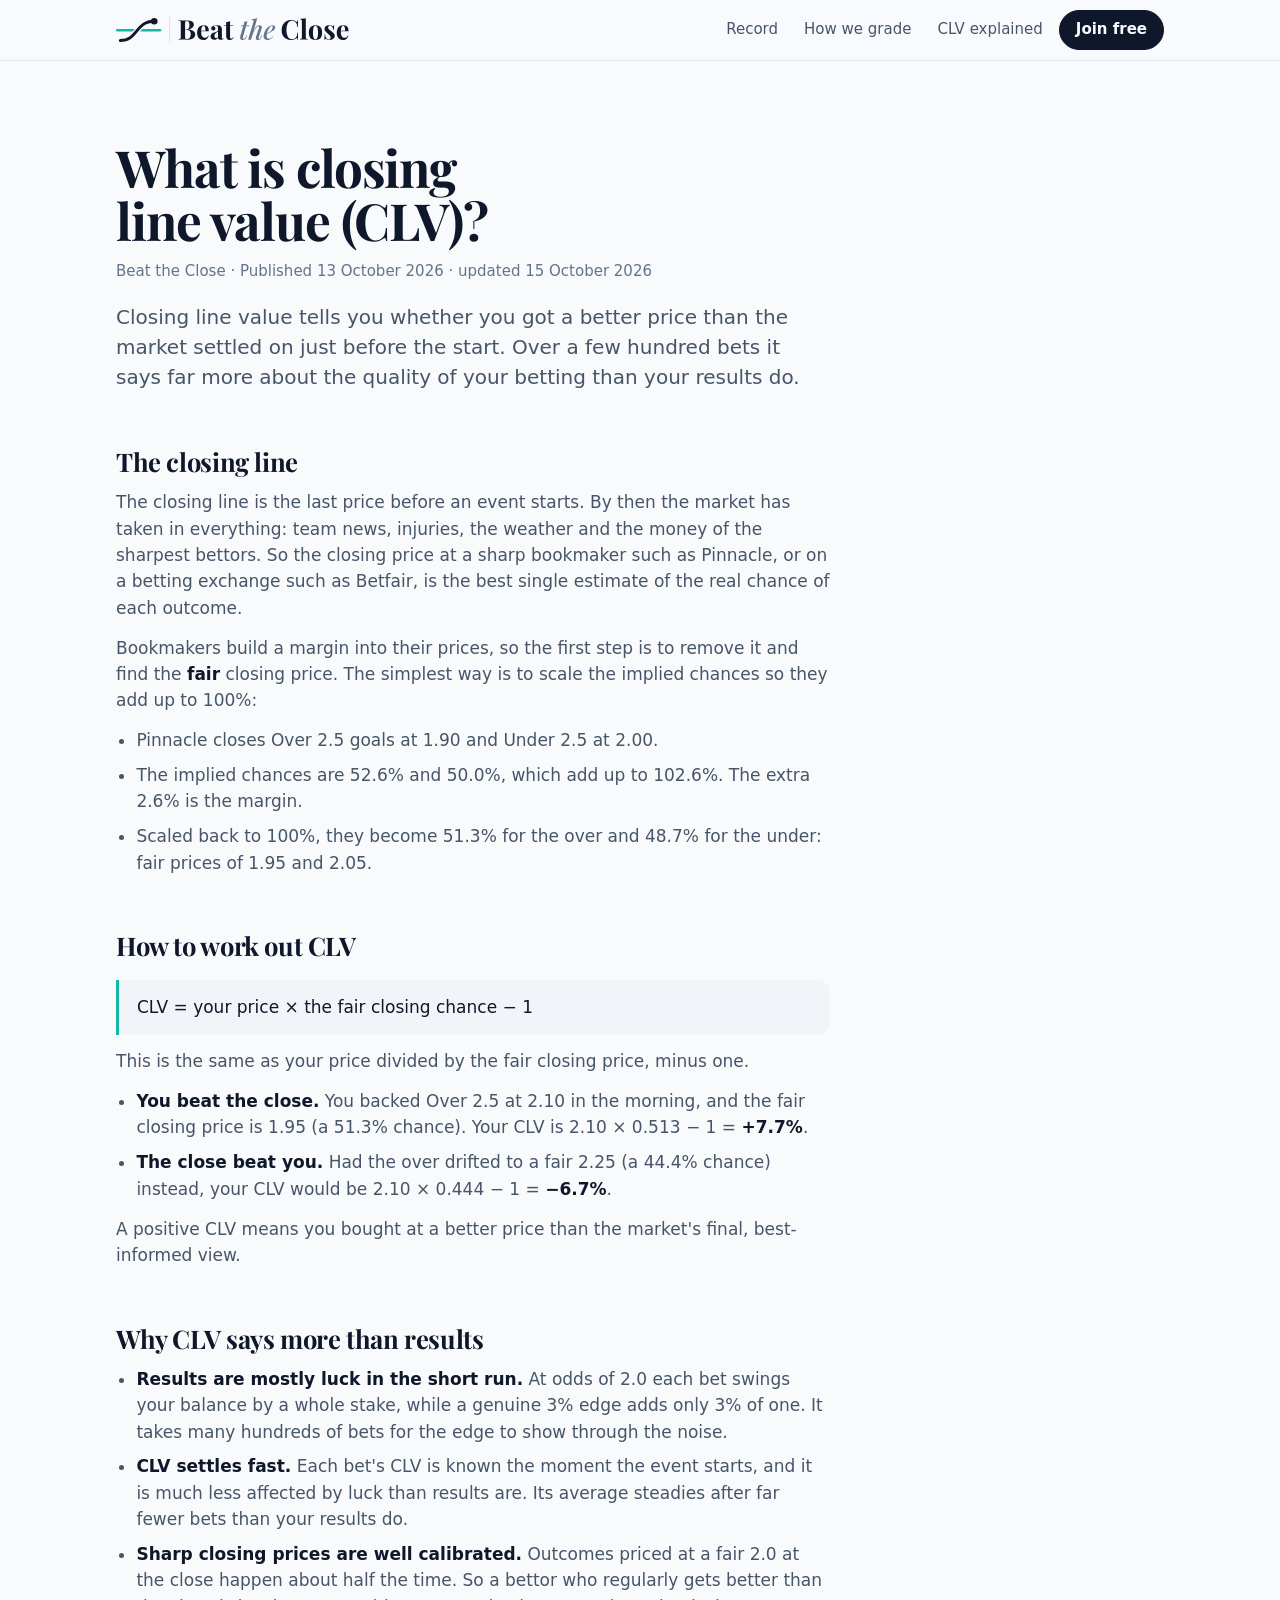
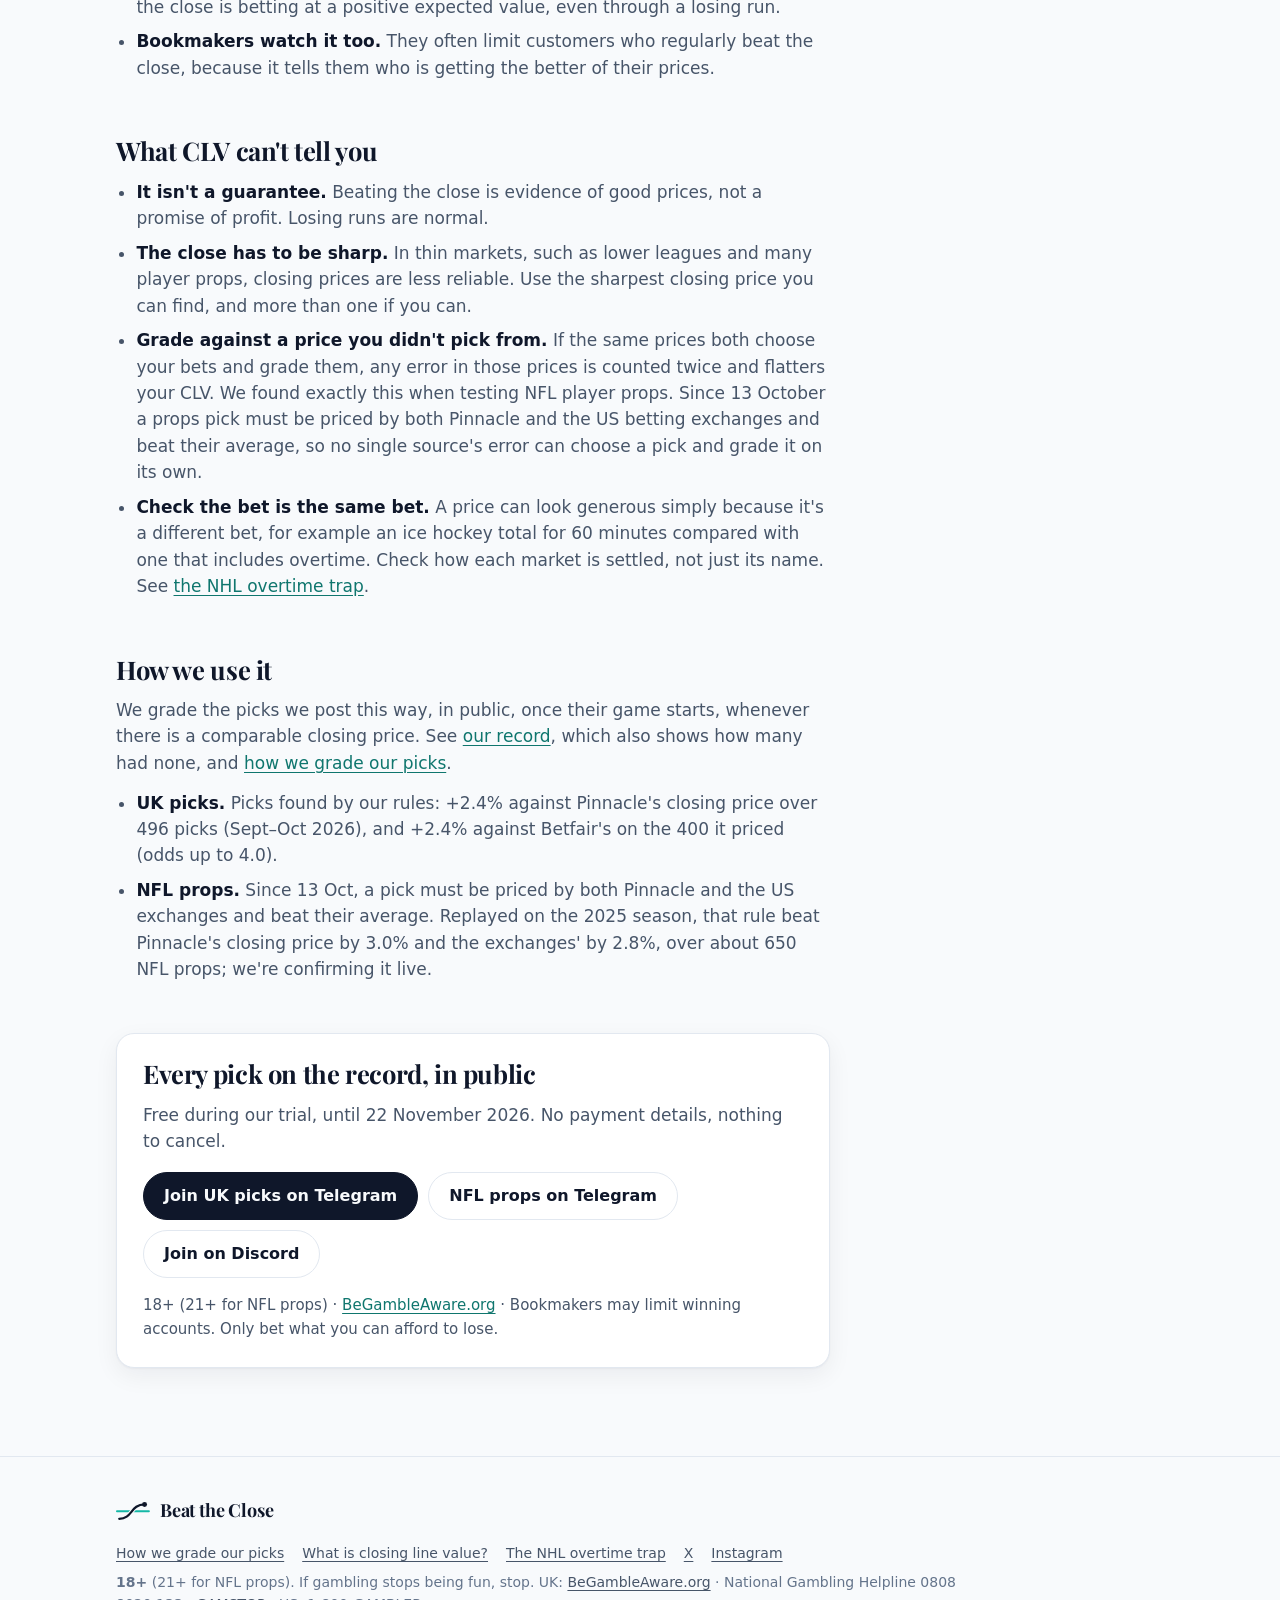
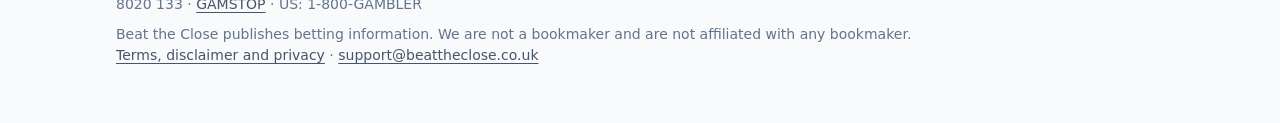
==== commit 8a2496a6: "Update the record (2026-10-17 07:02 UTC)" ====
--- a/closing-line-value/index.html
+++ b/closing-line-value/index.html
@@ -27,7 +27,7 @@
 <meta property="og:image:alt" content="Beat the Close: every pick graded against the closing line, in public.">
 <meta name="twitter:card" content="summary_large_image">
 <link rel="stylesheet" href="/style.css">
-<script type="application/ld+json">{"@context": "https://schema.org", "@type": "Article", "headline": "What is closing line value (CLV)?", "description": "Closing line value explained in plain English: what the closing line is, how to work out CLV from the odds, and why it is the best short-run evidence that a bet was a good one.", "datePublished": "2026-10-13", "dateModified": "2026-10-13", "mainEntityOfPage": "https://beattheclose.co.uk/closing-line-value/", "image": "https://beattheclose.co.uk/og-image.png", "author": {"@type": "Organization", "@id": "https://beattheclose.co.uk/#org", "name": "Beat the Close", "url": "https://beattheclose.co.uk/", "logo": "https://beattheclose.co.uk/logo.png", "email": "support@beattheclose.co.uk", "sameAs": ["https://x.com/BeatTheCloseUK", "https://www.instagram.com/beattheclose/"]}, "publisher": {"@type": "Organization", "@id": "https://beattheclose.co.uk/#org", "name": "Beat the Close", "url": "https://beattheclose.co.uk/", "logo": "https://beattheclose.co.uk/logo.png", "email": "support@beattheclose.co.uk", "sameAs": ["https://x.com/BeatTheCloseUK", "https://www.instagram.com/beattheclose/"]}}</script>
+<script type="application/ld+json">{"@context": "https://schema.org", "@type": "Article", "headline": "What is closing line value (CLV)?", "description": "Closing line value explained in plain English: what the closing line is, how to work out CLV from the odds, and why it is the best short-run evidence that a bet was a good one.", "datePublished": "2026-10-13", "dateModified": "2026-10-15", "mainEntityOfPage": "https://beattheclose.co.uk/closing-line-value/", "image": "https://beattheclose.co.uk/og-image.png", "author": {"@type": "Organization", "@id": "https://beattheclose.co.uk/#org", "name": "Beat the Close", "url": "https://beattheclose.co.uk/", "logo": "https://beattheclose.co.uk/logo.png", "email": "support@beattheclose.co.uk", "sameAs": ["https://x.com/BeatTheCloseUK", "https://www.instagram.com/beattheclose/"]}, "publisher": {"@type": "Organization", "@id": "https://beattheclose.co.uk/#org", "name": "Beat the Close", "url": "https://beattheclose.co.uk/", "logo": "https://beattheclose.co.uk/logo.png", "email": "support@beattheclose.co.uk", "sameAs": ["https://x.com/BeatTheCloseUK", "https://www.instagram.com/beattheclose/"]}}</script>
 </head>
 <body>
 <a class="skip" href="#main">Skip to content</a>
@@ -54,7 +54,7 @@
 <main id="main">
   <article class="wrap"><div class="prose">
 <h1>What is closing line value (CLV)?</h1>
-<p class="updated">Beat the Close · Published 13 October 2026</p>
+<p class="updated">Beat the Close · Published 13 October 2026 · updated 15 October 2026</p>
 <p class="lede">Closing line value tells you whether you got a better price than the market settled on just before the start. Over a few hundred bets it says far more about the quality of your betting than your results do.</p>
 <h2>The closing line</h2>
 <p>The closing line is the last price before an event starts. By then the market has taken in everything: team news, injuries, the weather and the money of the sharpest bettors. So the closing price at a sharp bookmaker such as Pinnacle, or on a betting exchange such as Betfair, is the best single estimate of the real chance of each outcome.</p>
@@ -66,13 +66,13 @@
 <ul><li><strong>You beat the close.</strong> You backed Over 2.5 at 2.10 in the morning, and the fair closing price is 1.95 (a 51.3% chance). Your CLV is 2.10 × 0.513 − 1 = <strong>+7.7%</strong>.</li><li><strong>The close beat you.</strong> Had the over drifted to a fair 2.25 (a 44.4% chance) instead, your CLV would be 2.10 × 0.444 − 1 = <strong>−6.7%</strong>.</li></ul>
 <p>A positive CLV means you bought at a better price than the market's final, best-informed view.</p>
 <h2>Why CLV says more than results</h2>
-<ul><li><strong>Results are mostly luck in the short run.</strong> At odds of 2.0 each bet swings your balance by a whole stake, while a genuine 3% edge adds only 3% of one. It takes many hundreds of bets for the edge to show through the noise.</li><li><strong>CLV settles fast.</strong> Each bet's CLV is known the moment the event starts, and it barely depends on luck. Its average steadies after far fewer bets than your results do.</li><li><strong>Sharp closing prices are well calibrated.</strong> Outcomes priced at a fair 2.0 at the close happen about half the time. So a bettor who regularly gets better than the close is betting at a positive expected value, even through a losing run.</li><li><strong>Bookmakers watch it too.</strong> They often limit customers who regularly beat the close, because it tells them who is getting the better of their prices.</li></ul>
+<ul><li><strong>Results are mostly luck in the short run.</strong> At odds of 2.0 each bet swings your balance by a whole stake, while a genuine 3% edge adds only 3% of one. It takes many hundreds of bets for the edge to show through the noise.</li><li><strong>CLV settles fast.</strong> Each bet's CLV is known the moment the event starts, and it is much less affected by luck than results are. Its average steadies after far fewer bets than your results do.</li><li><strong>Sharp closing prices are well calibrated.</strong> Outcomes priced at a fair 2.0 at the close happen about half the time. So a bettor who regularly gets better than the close is betting at a positive expected value, even through a losing run.</li><li><strong>Bookmakers watch it too.</strong> They often limit customers who regularly beat the close, because it tells them who is getting the better of their prices.</li></ul>
 <h2>What CLV can't tell you</h2>
-<ul><li><strong>It isn't a guarantee.</strong> Beating the close is evidence of good prices, not a promise of profit. Losing runs are normal.</li><li><strong>The close has to be sharp.</strong> In thin markets, such as lower leagues and many player props, closing prices are less reliable. Use the sharpest closing price you can find, and more than one if you can.</li><li><strong>Grade against a price you didn't pick from.</strong> If the same prices both choose your bets and grade them, any error in those prices is counted twice and flatters your CLV. We found exactly this when testing NFL player props, so a props pick must now beat Pinnacle and the betting exchanges, and is graded against both.</li><li><strong>Check the bet is the same bet.</strong> A price can look generous simply because it's a different bet, for example an ice hockey total for 60 minutes compared with one that includes overtime. Check how each market is settled, not just its name. See <a href="/research/nhl-overtime-totals/">the NHL overtime trap</a>.</li></ul>
+<ul><li><strong>It isn't a guarantee.</strong> Beating the close is evidence of good prices, not a promise of profit. Losing runs are normal.</li><li><strong>The close has to be sharp.</strong> In thin markets, such as lower leagues and many player props, closing prices are less reliable. Use the sharpest closing price you can find, and more than one if you can.</li><li><strong>Grade against a price you didn't pick from.</strong> If the same prices both choose your bets and grade them, any error in those prices is counted twice and flatters your CLV. We found exactly this when testing NFL player props. Since 13 October a props pick must be priced by both Pinnacle and the US betting exchanges and beat their average, so no single source's error can choose a pick and grade it on its own.</li><li><strong>Check the bet is the same bet.</strong> A price can look generous simply because it's a different bet, for example an ice hockey total for 60 minutes compared with one that includes overtime. Check how each market is settled, not just its name. See <a href="/research/nhl-overtime-totals/">the NHL overtime trap</a>.</li></ul>
 <h2>How we use it</h2>
-<p>Every pick we post is graded this way, in public, once its game starts: see <a href="/#record">our record</a> and <a href="/how-we-grade/">how we grade every pick</a>.</p>
-<ul><li><strong>UK picks.</strong> Past picks like these: +2.5% against Pinnacle's closing price over 496 picks since August, and +2.5% against Betfair's on the 400 it priced (odds up to 4.0).</li><li><strong>NFL props.</strong> Since 13 Oct, a pick must beat both Pinnacle and the exchanges. Replayed on the 2025 season, that rule beat Pinnacle's closing price by 3.2% and the exchanges' by 2.8%, over about 650 NFL props; we're confirming it live.</li></ul>
-<aside class="card cta"><h2>Every pick, graded in public</h2><p>Free during our trial, until 22 November 2026. No payment details, nothing to cancel.</p><div class="buttons"><a class="btn primary" href="https://t.me/+t6P7BA5DvUY2Y2Q8" rel="noopener">Join UK picks on Telegram</a><a class="btn " href="https://t.me/+v_nTTCn0uIU0NDE0" rel="noopener">NFL props on Telegram</a><a class="btn " href="https://discord.gg/E3mRSd9egq" rel="noopener">Join on Discord</a></div><p class="note">18+ (21+ for NFL props) · <a href="https://www.begambleaware.org">BeGambleAware.org</a> · Bookmakers may limit winning accounts. Only bet what you can afford to lose.</p></aside>
+<p>We grade the picks we post this way, in public, once their game starts, whenever there is a comparable closing price. See <a href="/#record">our record</a>, which also shows how many had none, and <a href="/how-we-grade/">how we grade our picks</a>.</p>
+<ul><li><strong>UK picks.</strong> Picks found by our rules: +2.4% against Pinnacle's closing price over 496 picks (Sept–Oct 2026), and +2.4% against Betfair's on the 400 it priced (odds up to 4.0).</li><li><strong>NFL props.</strong> Since 13 Oct, a pick must be priced by both Pinnacle and the US exchanges and beat their average. Replayed on the 2025 season, that rule beat Pinnacle's closing price by 3.0% and the exchanges' by 2.8%, over about 650 NFL props; we're confirming it live.</li></ul>
+<aside class="card cta"><h2>Every pick on the record, in public</h2><p>Free during our trial, until 22 November 2026. No payment details, nothing to cancel.</p><div class="buttons"><a class="btn primary" href="https://t.me/+t6P7BA5DvUY2Y2Q8" rel="noopener">Join UK picks on Telegram</a><a class="btn " href="https://t.me/+v_nTTCn0uIU0NDE0" rel="noopener">NFL props on Telegram</a><a class="btn " href="https://discord.gg/E3mRSd9egq" rel="noopener">Join on Discord</a></div><p class="note">18+ (21+ for NFL props) · <a href="https://www.begambleaware.org">BeGambleAware.org</a> · Bookmakers may limit winning accounts. Only bet what you can afford to lose.</p></aside>
   </div></article>
 </main>
 <footer><div class="wrap">
@@ -82,7 +82,7 @@
 <path d="M74 368C252 368 222 176 412 176" fill="none" stroke="currentColor" stroke-width="30" stroke-linecap="round"/>
 <circle cx="412" cy="176" r="33" fill="currentColor"/>
 </svg><span>Beat the Close</span></div>
-  <p class="guides"><a href="/how-we-grade/">How we grade every pick</a><a href="/closing-line-value/">What is closing line value?</a><a href="/research/nhl-overtime-totals/">The NHL overtime trap</a><a href="https://x.com/BeatTheCloseUK" rel="me noopener">X</a><a href="https://www.instagram.com/beattheclose/" rel="me noopener">Instagram</a></p>
+  <p class="guides"><a href="/how-we-grade/">How we grade our picks</a><a href="/closing-line-value/">What is closing line value?</a><a href="/research/nhl-overtime-totals/">The NHL overtime trap</a><a href="https://x.com/BeatTheCloseUK" rel="me noopener">X</a><a href="https://www.instagram.com/beattheclose/" rel="me noopener">Instagram</a></p>
   <p><strong>18+</strong> (21+ for NFL props). If gambling stops being fun, stop. UK: <a href="https://www.begambleaware.org">BeGambleAware.org</a>
      · National Gambling Helpline 0808 8020 133 · <a href="https://www.gamstop.co.uk">GAMSTOP</a> · US: 1-800-GAMBLER</p>
   <p>Beat the Close publishes betting information. We are not a bookmaker and are not affiliated with any bookmaker.
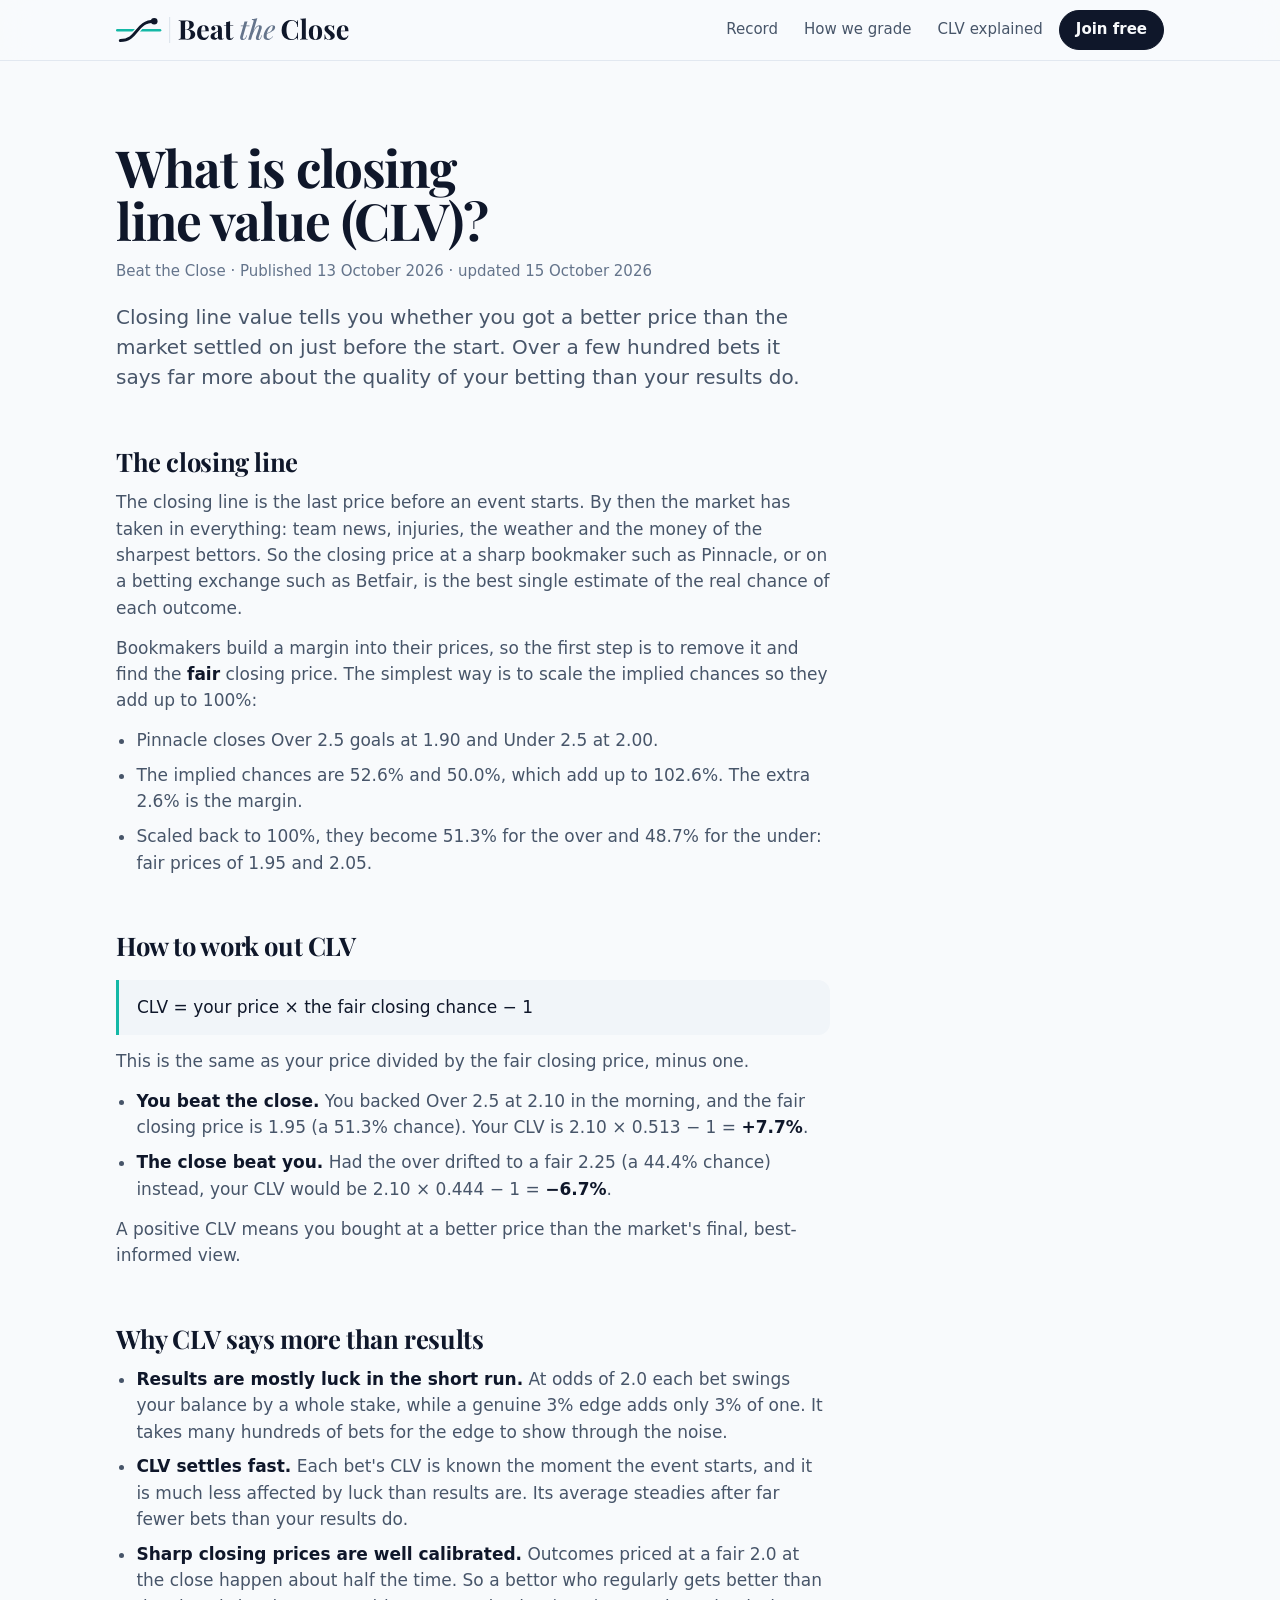
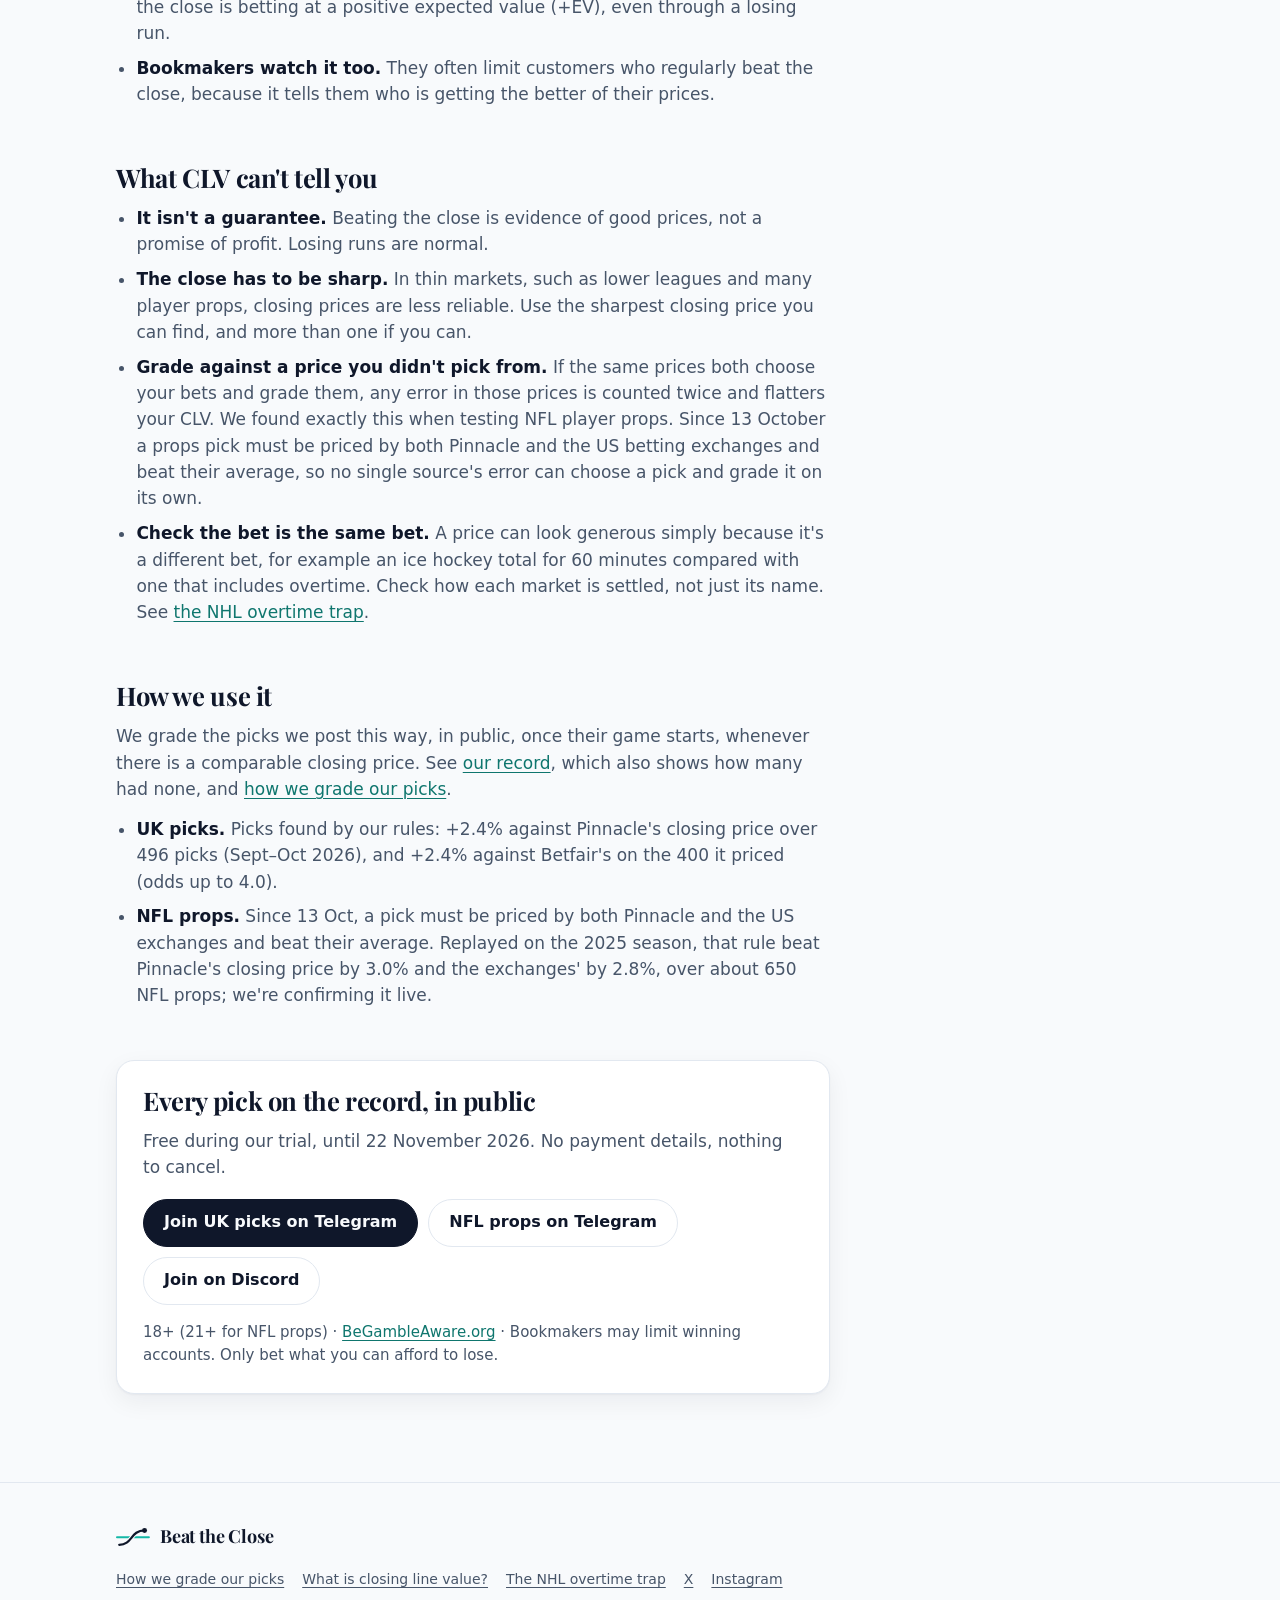
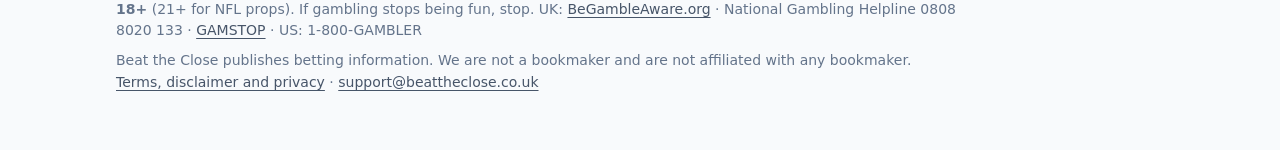
==== commit 19283c47: "Update the record (2026-10-25 13:44 UTC)" ====
--- a/closing-line-value/index.html
+++ b/closing-line-value/index.html
@@ -66,7 +66,7 @@
 <ul><li><strong>You beat the close.</strong> You backed Over 2.5 at 2.10 in the morning, and the fair closing price is 1.95 (a 51.3% chance). Your CLV is 2.10 × 0.513 − 1 = <strong>+7.7%</strong>.</li><li><strong>The close beat you.</strong> Had the over drifted to a fair 2.25 (a 44.4% chance) instead, your CLV would be 2.10 × 0.444 − 1 = <strong>−6.7%</strong>.</li></ul>
 <p>A positive CLV means you bought at a better price than the market's final, best-informed view.</p>
 <h2>Why CLV says more than results</h2>
-<ul><li><strong>Results are mostly luck in the short run.</strong> At odds of 2.0 each bet swings your balance by a whole stake, while a genuine 3% edge adds only 3% of one. It takes many hundreds of bets for the edge to show through the noise.</li><li><strong>CLV settles fast.</strong> Each bet's CLV is known the moment the event starts, and it is much less affected by luck than results are. Its average steadies after far fewer bets than your results do.</li><li><strong>Sharp closing prices are well calibrated.</strong> Outcomes priced at a fair 2.0 at the close happen about half the time. So a bettor who regularly gets better than the close is betting at a positive expected value, even through a losing run.</li><li><strong>Bookmakers watch it too.</strong> They often limit customers who regularly beat the close, because it tells them who is getting the better of their prices.</li></ul>
+<ul><li><strong>Results are mostly luck in the short run.</strong> At odds of 2.0 each bet swings your balance by a whole stake, while a genuine 3% edge adds only 3% of one. It takes many hundreds of bets for the edge to show through the noise.</li><li><strong>CLV settles fast.</strong> Each bet's CLV is known the moment the event starts, and it is much less affected by luck than results are. Its average steadies after far fewer bets than your results do.</li><li><strong>Sharp closing prices are well calibrated.</strong> Outcomes priced at a fair 2.0 at the close happen about half the time. So a bettor who regularly gets better than the close is betting at a positive expected value (+EV), even through a losing run.</li><li><strong>Bookmakers watch it too.</strong> They often limit customers who regularly beat the close, because it tells them who is getting the better of their prices.</li></ul>
 <h2>What CLV can't tell you</h2>
 <ul><li><strong>It isn't a guarantee.</strong> Beating the close is evidence of good prices, not a promise of profit. Losing runs are normal.</li><li><strong>The close has to be sharp.</strong> In thin markets, such as lower leagues and many player props, closing prices are less reliable. Use the sharpest closing price you can find, and more than one if you can.</li><li><strong>Grade against a price you didn't pick from.</strong> If the same prices both choose your bets and grade them, any error in those prices is counted twice and flatters your CLV. We found exactly this when testing NFL player props. Since 13 October a props pick must be priced by both Pinnacle and the US betting exchanges and beat their average, so no single source's error can choose a pick and grade it on its own.</li><li><strong>Check the bet is the same bet.</strong> A price can look generous simply because it's a different bet, for example an ice hockey total for 60 minutes compared with one that includes overtime. Check how each market is settled, not just its name. See <a href="/research/nhl-overtime-totals/">the NHL overtime trap</a>.</li></ul>
 <h2>How we use it</h2>
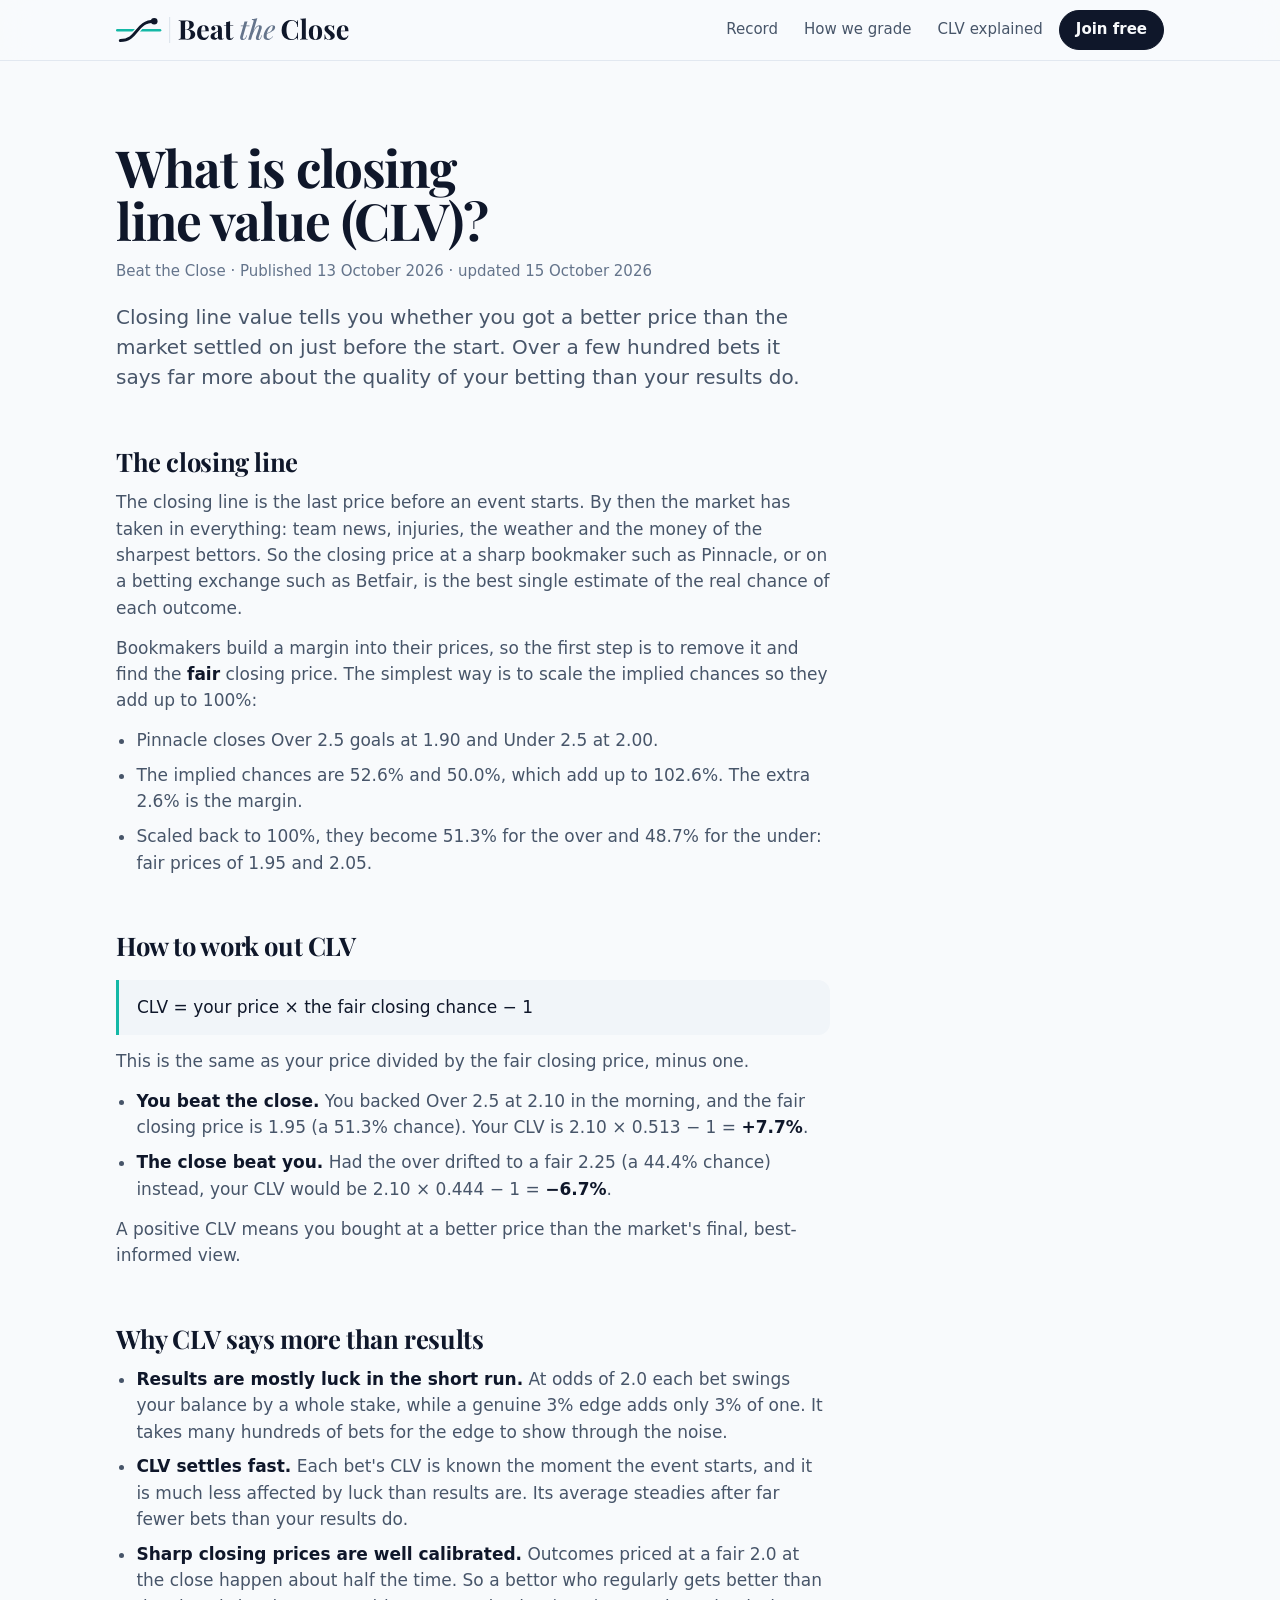
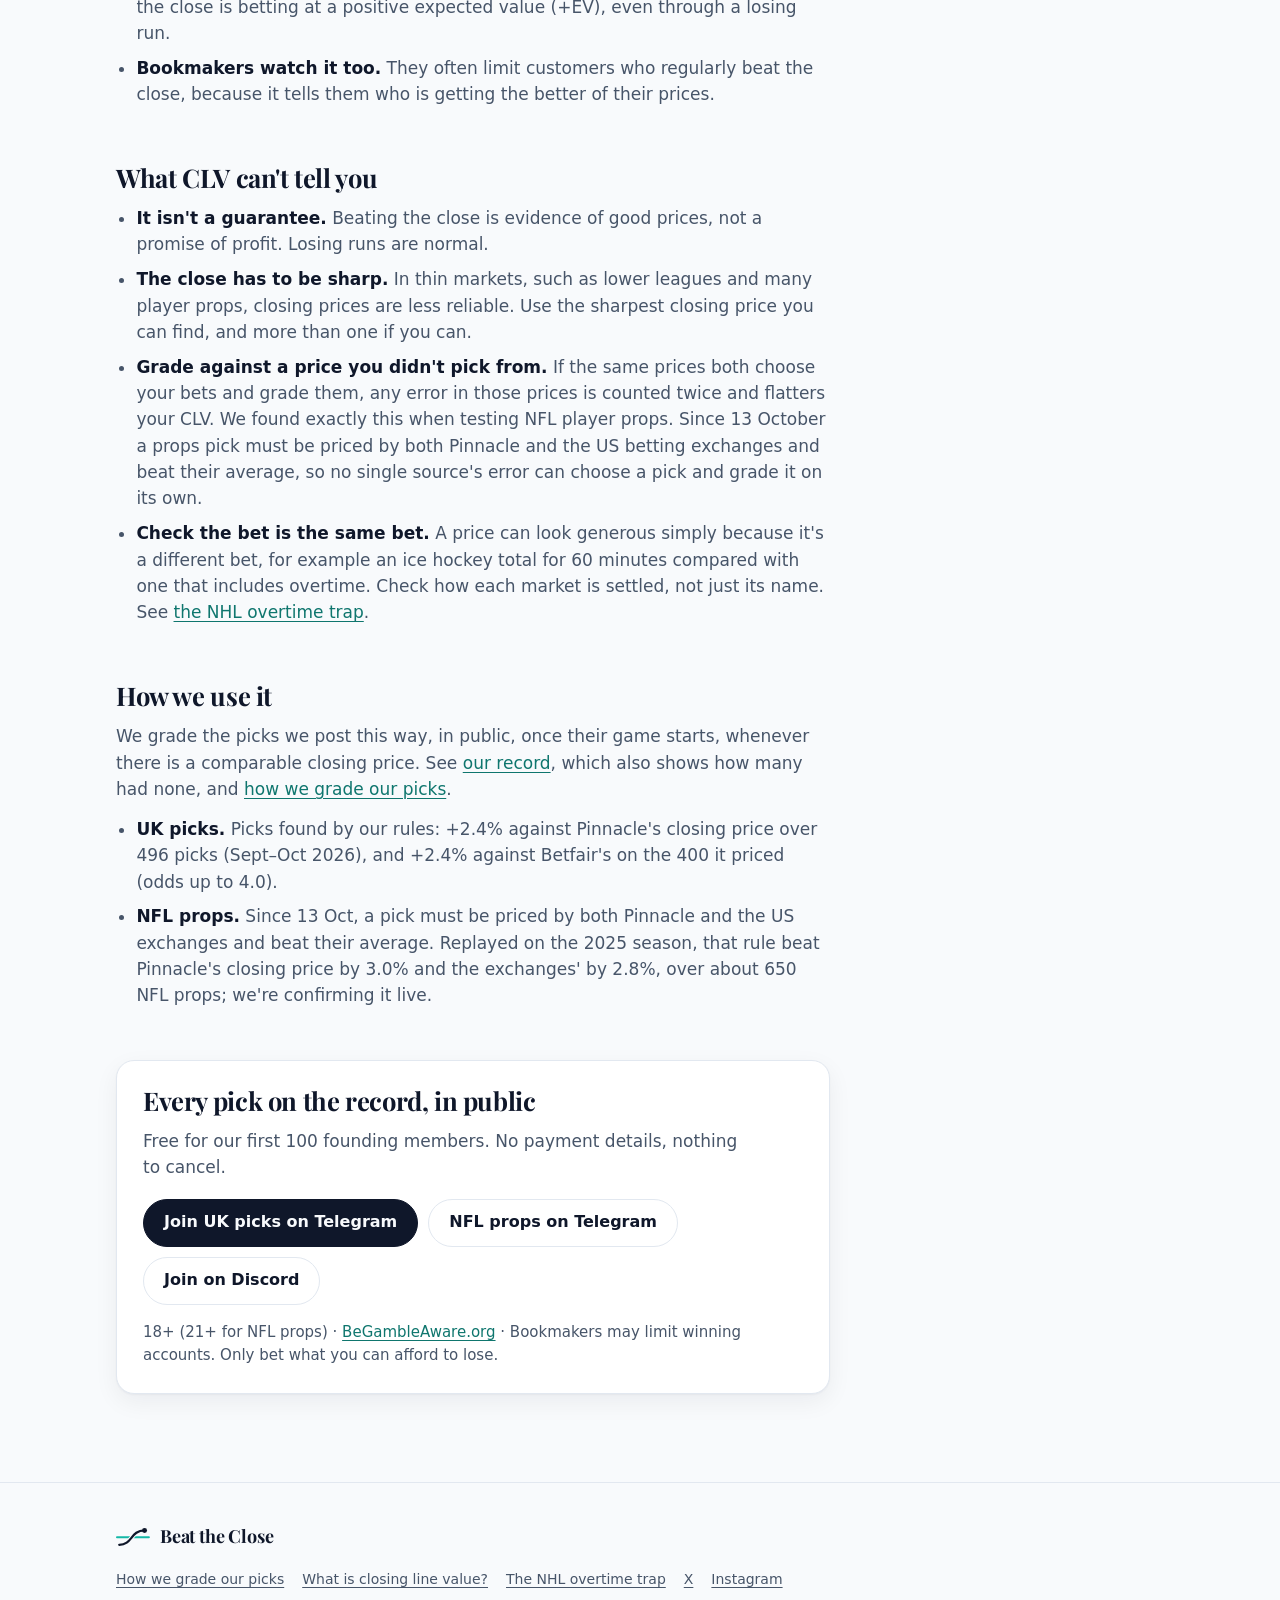
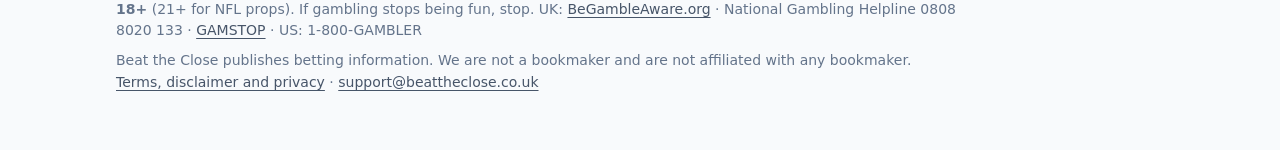
==== commit b5c99b7e: "Update the record (2026-10-27 08:04 UTC)" ====
--- a/closing-line-value/index.html
+++ b/closing-line-value/index.html
@@ -72,7 +72,7 @@
 <h2>How we use it</h2>
 <p>We grade the picks we post this way, in public, once their game starts, whenever there is a comparable closing price. See <a href="/#record">our record</a>, which also shows how many had none, and <a href="/how-we-grade/">how we grade our picks</a>.</p>
 <ul><li><strong>UK picks.</strong> Picks found by our rules: +2.4% against Pinnacle's closing price over 496 picks (Sept–Oct 2026), and +2.4% against Betfair's on the 400 it priced (odds up to 4.0).</li><li><strong>NFL props.</strong> Since 13 Oct, a pick must be priced by both Pinnacle and the US exchanges and beat their average. Replayed on the 2025 season, that rule beat Pinnacle's closing price by 3.0% and the exchanges' by 2.8%, over about 650 NFL props; we're confirming it live.</li></ul>
-<aside class="card cta"><h2>Every pick on the record, in public</h2><p>Free during our trial, until 22 November 2026. No payment details, nothing to cancel.</p><div class="buttons"><a class="btn primary" href="https://t.me/+t6P7BA5DvUY2Y2Q8" rel="noopener">Join UK picks on Telegram</a><a class="btn " href="https://t.me/+v_nTTCn0uIU0NDE0" rel="noopener">NFL props on Telegram</a><a class="btn " href="https://discord.gg/E3mRSd9egq" rel="noopener">Join on Discord</a></div><p class="note">18+ (21+ for NFL props) · <a href="https://www.begambleaware.org">BeGambleAware.org</a> · Bookmakers may limit winning accounts. Only bet what you can afford to lose.</p></aside>
+<aside class="card cta"><h2>Every pick on the record, in public</h2><p>Free for our first 100 founding members. No payment details, nothing to cancel.</p><div class="buttons"><a class="btn primary" href="https://t.me/+t6P7BA5DvUY2Y2Q8" rel="noopener">Join UK picks on Telegram</a><a class="btn " href="https://t.me/+v_nTTCn0uIU0NDE0" rel="noopener">NFL props on Telegram</a><a class="btn " href="https://discord.gg/E3mRSd9egq" rel="noopener">Join on Discord</a></div><p class="note">18+ (21+ for NFL props) · <a href="https://www.begambleaware.org">BeGambleAware.org</a> · Bookmakers may limit winning accounts. Only bet what you can afford to lose.</p></aside>
   </div></article>
 </main>
 <footer><div class="wrap">
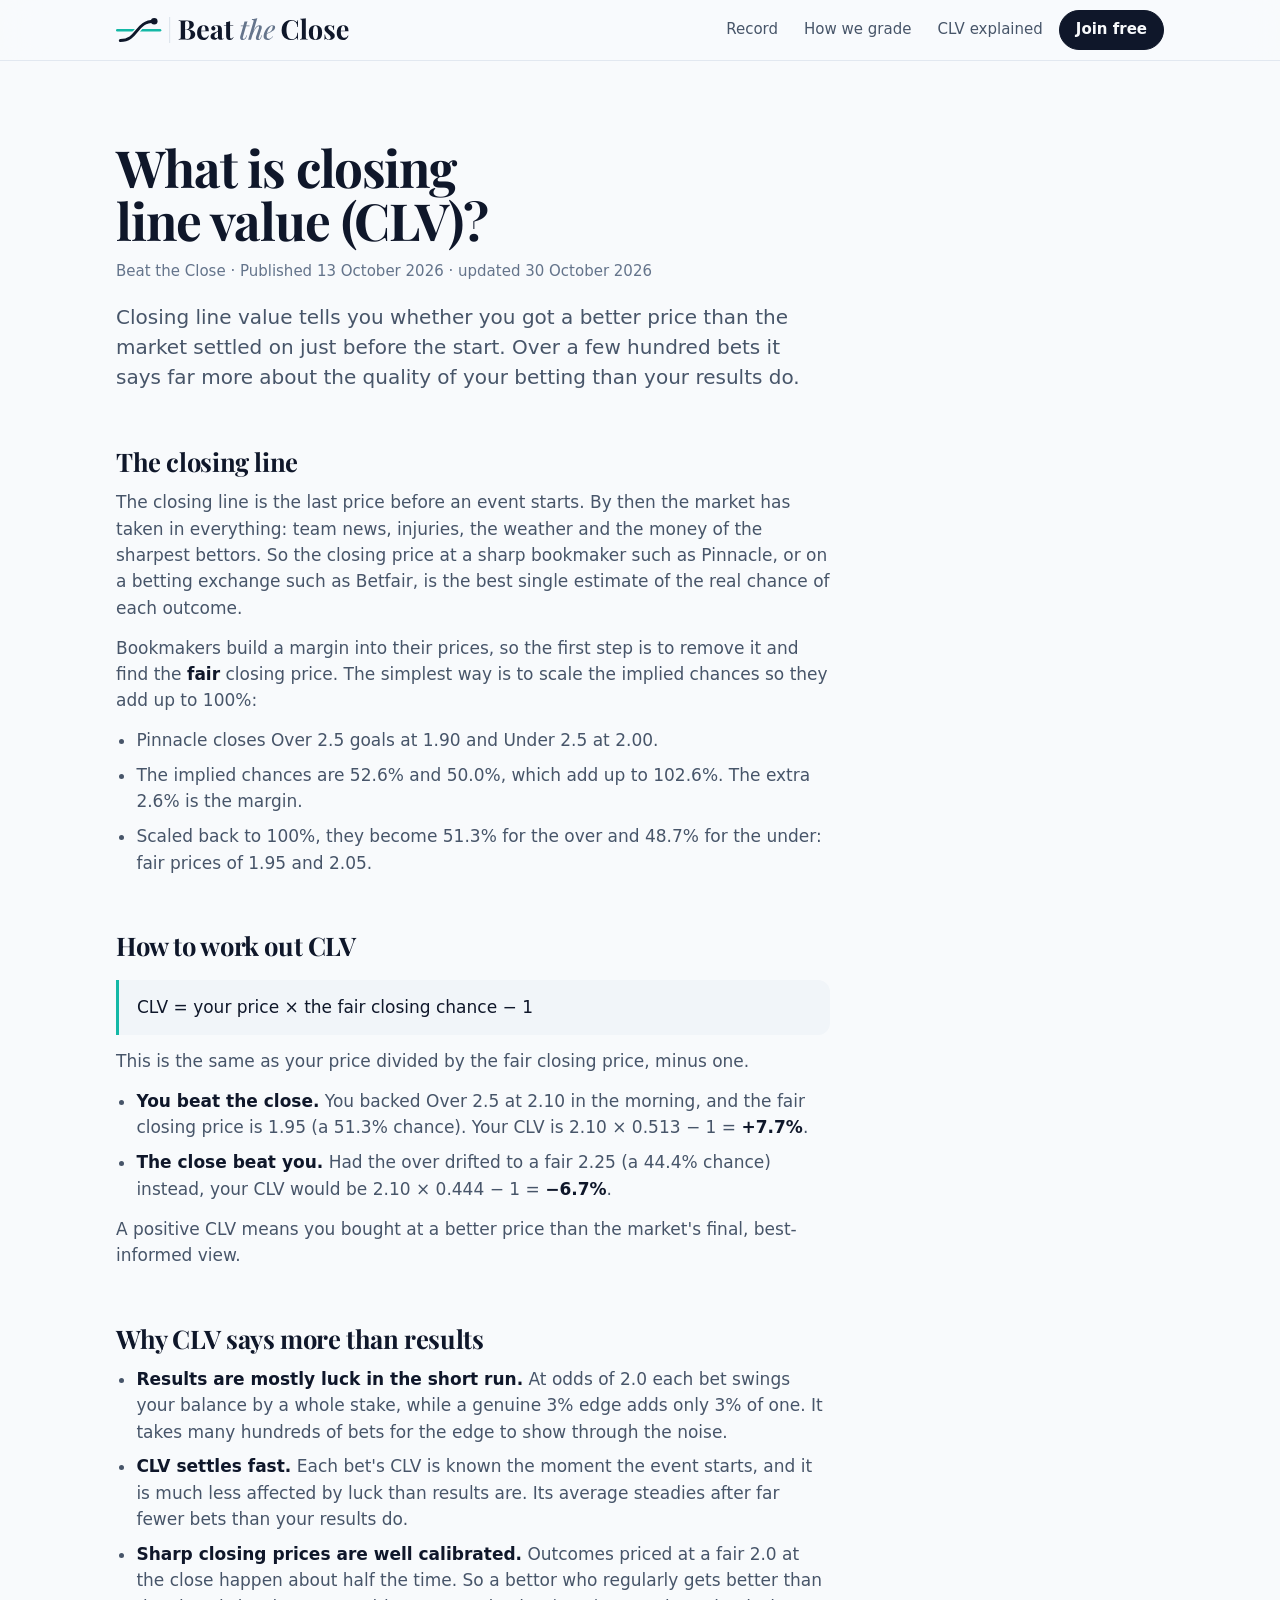
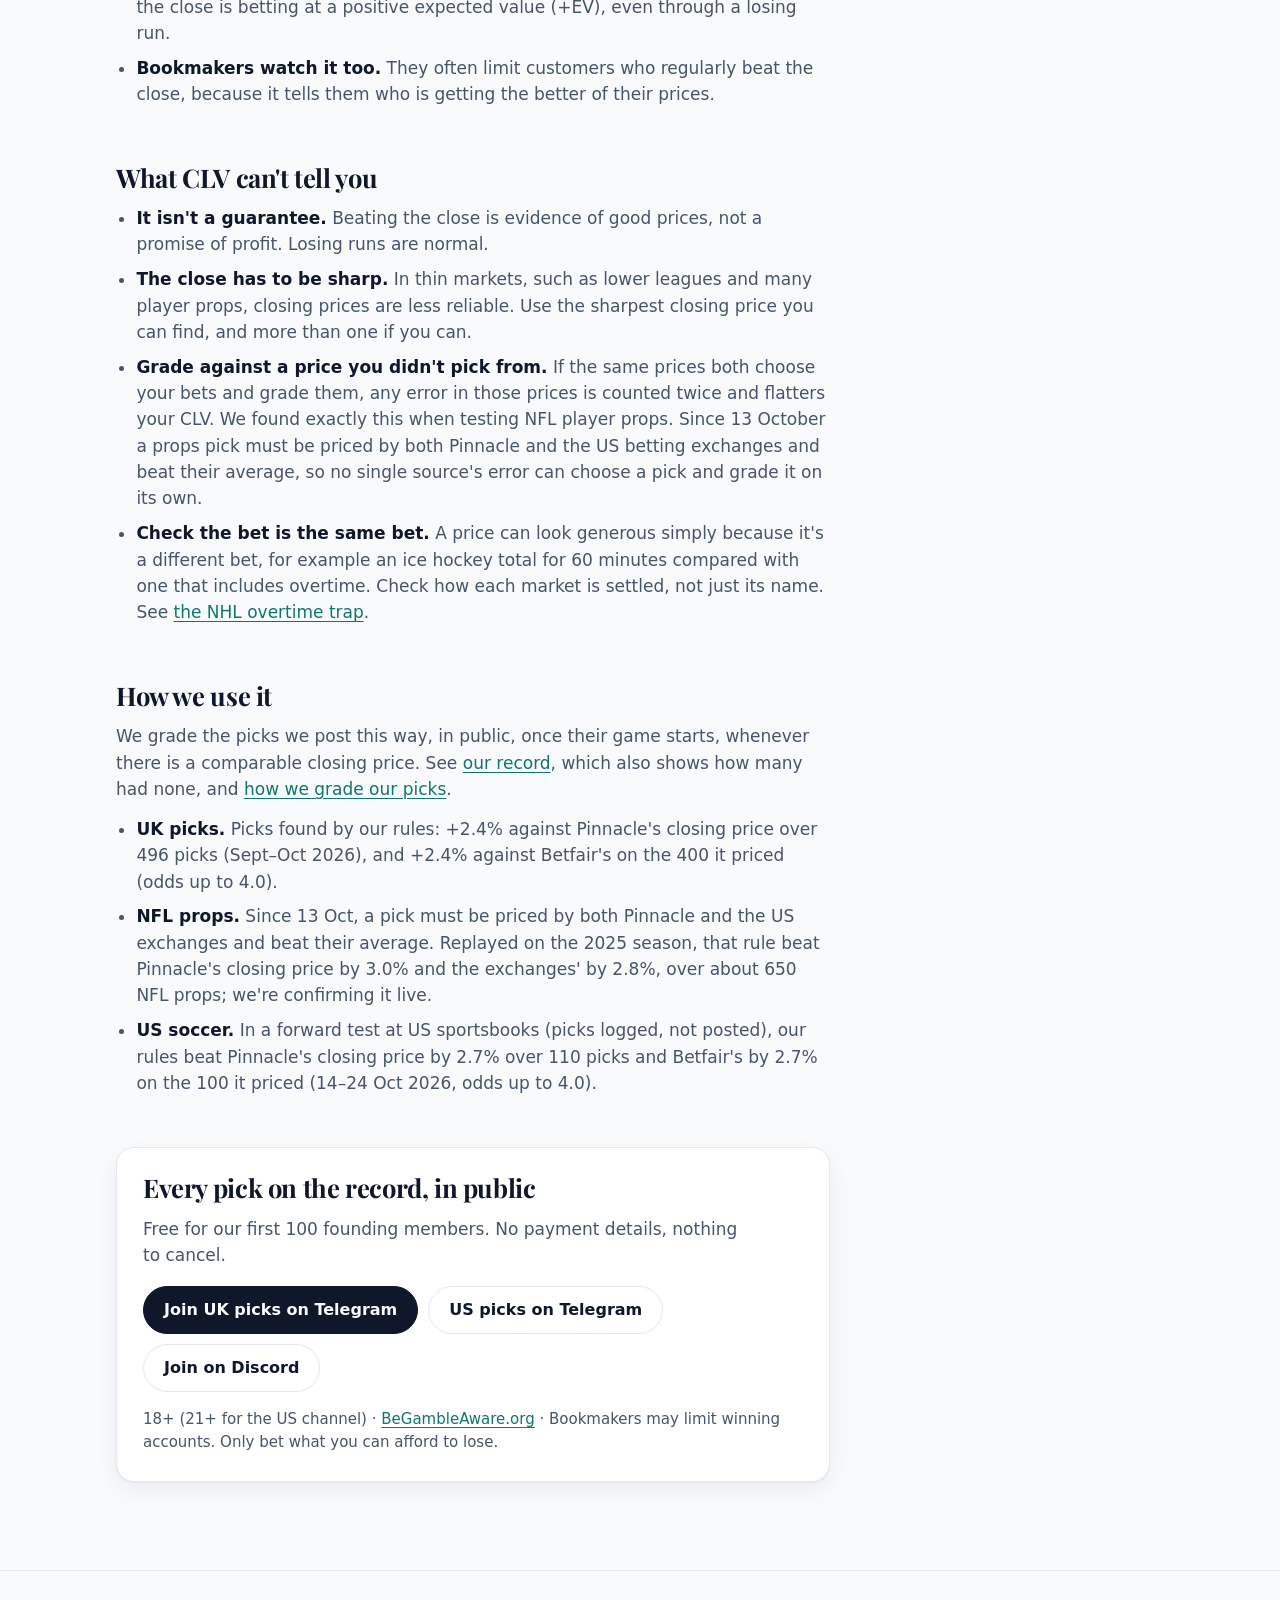
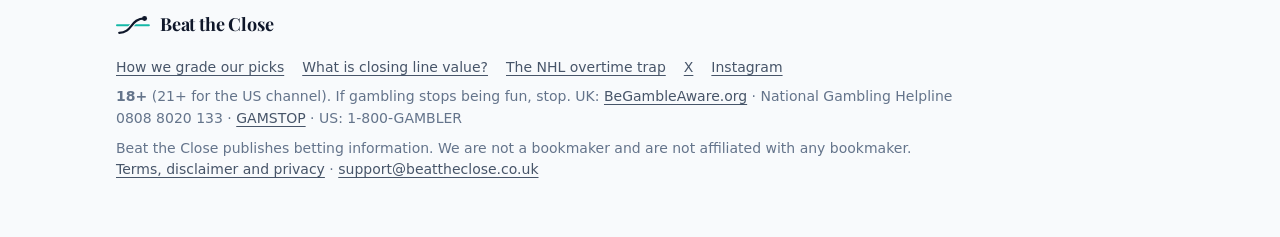
==== commit ead724bd: "Update the record (2026-10-30 13:03 UTC)" ====
--- a/closing-line-value/index.html
+++ b/closing-line-value/index.html
@@ -27,7 +27,7 @@
 <meta property="og:image:alt" content="Beat the Close: every pick graded against the closing line, in public.">
 <meta name="twitter:card" content="summary_large_image">
 <link rel="stylesheet" href="/style.css">
-<script type="application/ld+json">{"@context": "https://schema.org", "@type": "Article", "headline": "What is closing line value (CLV)?", "description": "Closing line value explained in plain English: what the closing line is, how to work out CLV from the odds, and why it is the best short-run evidence that a bet was a good one.", "datePublished": "2026-10-13", "dateModified": "2026-10-15", "mainEntityOfPage": "https://beattheclose.co.uk/closing-line-value/", "image": "https://beattheclose.co.uk/og-image.png", "author": {"@type": "Organization", "@id": "https://beattheclose.co.uk/#org", "name": "Beat the Close", "url": "https://beattheclose.co.uk/", "logo": "https://beattheclose.co.uk/logo.png", "email": "support@beattheclose.co.uk", "sameAs": ["https://x.com/BeatTheCloseUK", "https://www.instagram.com/beattheclose/"]}, "publisher": {"@type": "Organization", "@id": "https://beattheclose.co.uk/#org", "name": "Beat the Close", "url": "https://beattheclose.co.uk/", "logo": "https://beattheclose.co.uk/logo.png", "email": "support@beattheclose.co.uk", "sameAs": ["https://x.com/BeatTheCloseUK", "https://www.instagram.com/beattheclose/"]}}</script>
+<script type="application/ld+json">{"@context": "https://schema.org", "@type": "Article", "headline": "What is closing line value (CLV)?", "description": "Closing line value explained in plain English: what the closing line is, how to work out CLV from the odds, and why it is the best short-run evidence that a bet was a good one.", "datePublished": "2026-10-13", "dateModified": "2026-10-30", "mainEntityOfPage": "https://beattheclose.co.uk/closing-line-value/", "image": "https://beattheclose.co.uk/og-image.png", "author": {"@type": "Organization", "@id": "https://beattheclose.co.uk/#org", "name": "Beat the Close", "url": "https://beattheclose.co.uk/", "logo": "https://beattheclose.co.uk/logo.png", "email": "support@beattheclose.co.uk", "sameAs": ["https://x.com/BeatTheCloseUK", "https://www.instagram.com/beattheclose/"]}, "publisher": {"@type": "Organization", "@id": "https://beattheclose.co.uk/#org", "name": "Beat the Close", "url": "https://beattheclose.co.uk/", "logo": "https://beattheclose.co.uk/logo.png", "email": "support@beattheclose.co.uk", "sameAs": ["https://x.com/BeatTheCloseUK", "https://www.instagram.com/beattheclose/"]}}</script>
 </head>
 <body>
 <a class="skip" href="#main">Skip to content</a>
@@ -54,7 +54,7 @@
 <main id="main">
   <article class="wrap"><div class="prose">
 <h1>What is closing line value (CLV)?</h1>
-<p class="updated">Beat the Close · Published 13 October 2026 · updated 15 October 2026</p>
+<p class="updated">Beat the Close · Published 13 October 2026 · updated 30 October 2026</p>
 <p class="lede">Closing line value tells you whether you got a better price than the market settled on just before the start. Over a few hundred bets it says far more about the quality of your betting than your results do.</p>
 <h2>The closing line</h2>
 <p>The closing line is the last price before an event starts. By then the market has taken in everything: team news, injuries, the weather and the money of the sharpest bettors. So the closing price at a sharp bookmaker such as Pinnacle, or on a betting exchange such as Betfair, is the best single estimate of the real chance of each outcome.</p>
@@ -71,8 +71,8 @@
 <ul><li><strong>It isn't a guarantee.</strong> Beating the close is evidence of good prices, not a promise of profit. Losing runs are normal.</li><li><strong>The close has to be sharp.</strong> In thin markets, such as lower leagues and many player props, closing prices are less reliable. Use the sharpest closing price you can find, and more than one if you can.</li><li><strong>Grade against a price you didn't pick from.</strong> If the same prices both choose your bets and grade them, any error in those prices is counted twice and flatters your CLV. We found exactly this when testing NFL player props. Since 13 October a props pick must be priced by both Pinnacle and the US betting exchanges and beat their average, so no single source's error can choose a pick and grade it on its own.</li><li><strong>Check the bet is the same bet.</strong> A price can look generous simply because it's a different bet, for example an ice hockey total for 60 minutes compared with one that includes overtime. Check how each market is settled, not just its name. See <a href="/research/nhl-overtime-totals/">the NHL overtime trap</a>.</li></ul>
 <h2>How we use it</h2>
 <p>We grade the picks we post this way, in public, once their game starts, whenever there is a comparable closing price. See <a href="/#record">our record</a>, which also shows how many had none, and <a href="/how-we-grade/">how we grade our picks</a>.</p>
-<ul><li><strong>UK picks.</strong> Picks found by our rules: +2.4% against Pinnacle's closing price over 496 picks (Sept–Oct 2026), and +2.4% against Betfair's on the 400 it priced (odds up to 4.0).</li><li><strong>NFL props.</strong> Since 13 Oct, a pick must be priced by both Pinnacle and the US exchanges and beat their average. Replayed on the 2025 season, that rule beat Pinnacle's closing price by 3.0% and the exchanges' by 2.8%, over about 650 NFL props; we're confirming it live.</li></ul>
-<aside class="card cta"><h2>Every pick on the record, in public</h2><p>Free for our first 100 founding members. No payment details, nothing to cancel.</p><div class="buttons"><a class="btn primary" href="https://t.me/+t6P7BA5DvUY2Y2Q8" rel="noopener">Join UK picks on Telegram</a><a class="btn " href="https://t.me/+v_nTTCn0uIU0NDE0" rel="noopener">NFL props on Telegram</a><a class="btn " href="https://discord.gg/E3mRSd9egq" rel="noopener">Join on Discord</a></div><p class="note">18+ (21+ for NFL props) · <a href="https://www.begambleaware.org">BeGambleAware.org</a> · Bookmakers may limit winning accounts. Only bet what you can afford to lose.</p></aside>
+<ul><li><strong>UK picks.</strong> Picks found by our rules: +2.4% against Pinnacle's closing price over 496 picks (Sept–Oct 2026), and +2.4% against Betfair's on the 400 it priced (odds up to 4.0).</li><li><strong>NFL props.</strong> Since 13 Oct, a pick must be priced by both Pinnacle and the US exchanges and beat their average. Replayed on the 2025 season, that rule beat Pinnacle's closing price by 3.0% and the exchanges' by 2.8%, over about 650 NFL props; we're confirming it live.</li><li><strong>US soccer.</strong> In a forward test at US sportsbooks (picks logged, not posted), our rules beat Pinnacle's closing price by 2.7% over 110 picks and Betfair's by 2.7% on the 100 it priced (14–24 Oct 2026, odds up to 4.0).</li></ul>
+<aside class="card cta"><h2>Every pick on the record, in public</h2><p>Free for our first 100 founding members. No payment details, nothing to cancel.</p><div class="buttons"><a class="btn primary" href="https://t.me/+t6P7BA5DvUY2Y2Q8" rel="noopener">Join UK picks on Telegram</a><a class="btn " href="https://t.me/+v_nTTCn0uIU0NDE0" rel="noopener">US picks on Telegram</a><a class="btn " href="https://discord.gg/E3mRSd9egq" rel="noopener">Join on Discord</a></div><p class="note">18+ (21+ for the US channel) · <a href="https://www.begambleaware.org">BeGambleAware.org</a> · Bookmakers may limit winning accounts. Only bet what you can afford to lose.</p></aside>
   </div></article>
 </main>
 <footer><div class="wrap">
@@ -83,7 +83,7 @@
 <circle cx="412" cy="176" r="33" fill="currentColor"/>
 </svg><span>Beat the Close</span></div>
   <p class="guides"><a href="/how-we-grade/">How we grade our picks</a><a href="/closing-line-value/">What is closing line value?</a><a href="/research/nhl-overtime-totals/">The NHL overtime trap</a><a href="https://x.com/BeatTheCloseUK" rel="me noopener">X</a><a href="https://www.instagram.com/beattheclose/" rel="me noopener">Instagram</a></p>
-  <p><strong>18+</strong> (21+ for NFL props). If gambling stops being fun, stop. UK: <a href="https://www.begambleaware.org">BeGambleAware.org</a>
+  <p><strong>18+</strong> (21+ for the US channel). If gambling stops being fun, stop. UK: <a href="https://www.begambleaware.org">BeGambleAware.org</a>
      · National Gambling Helpline 0808 8020 133 · <a href="https://www.gamstop.co.uk">GAMSTOP</a> · US: 1-800-GAMBLER</p>
   <p>Beat the Close publishes betting information. We are not a bookmaker and are not affiliated with any bookmaker.
      <a href="/terms/">Terms, disclaimer and privacy</a> · <a href="mailto:support@beattheclose.co.uk">support@beattheclose.co.uk</a></p>
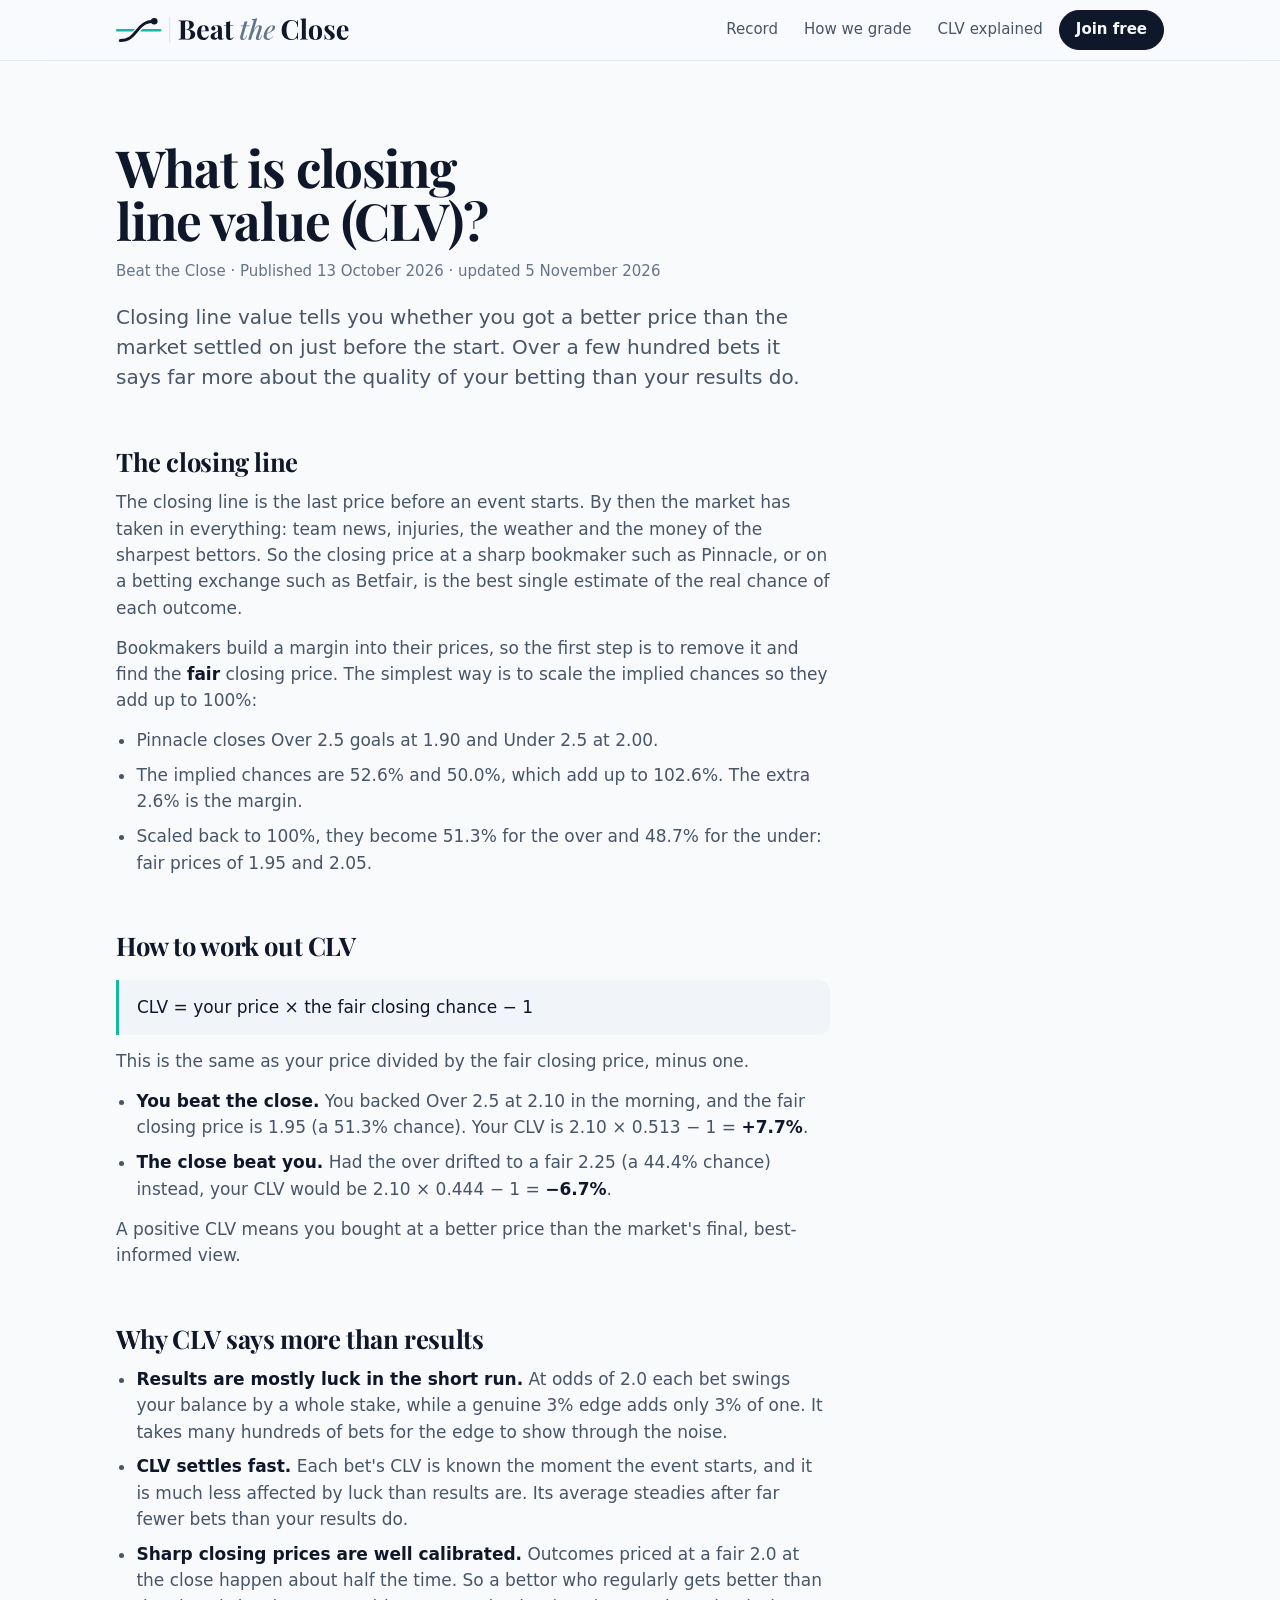
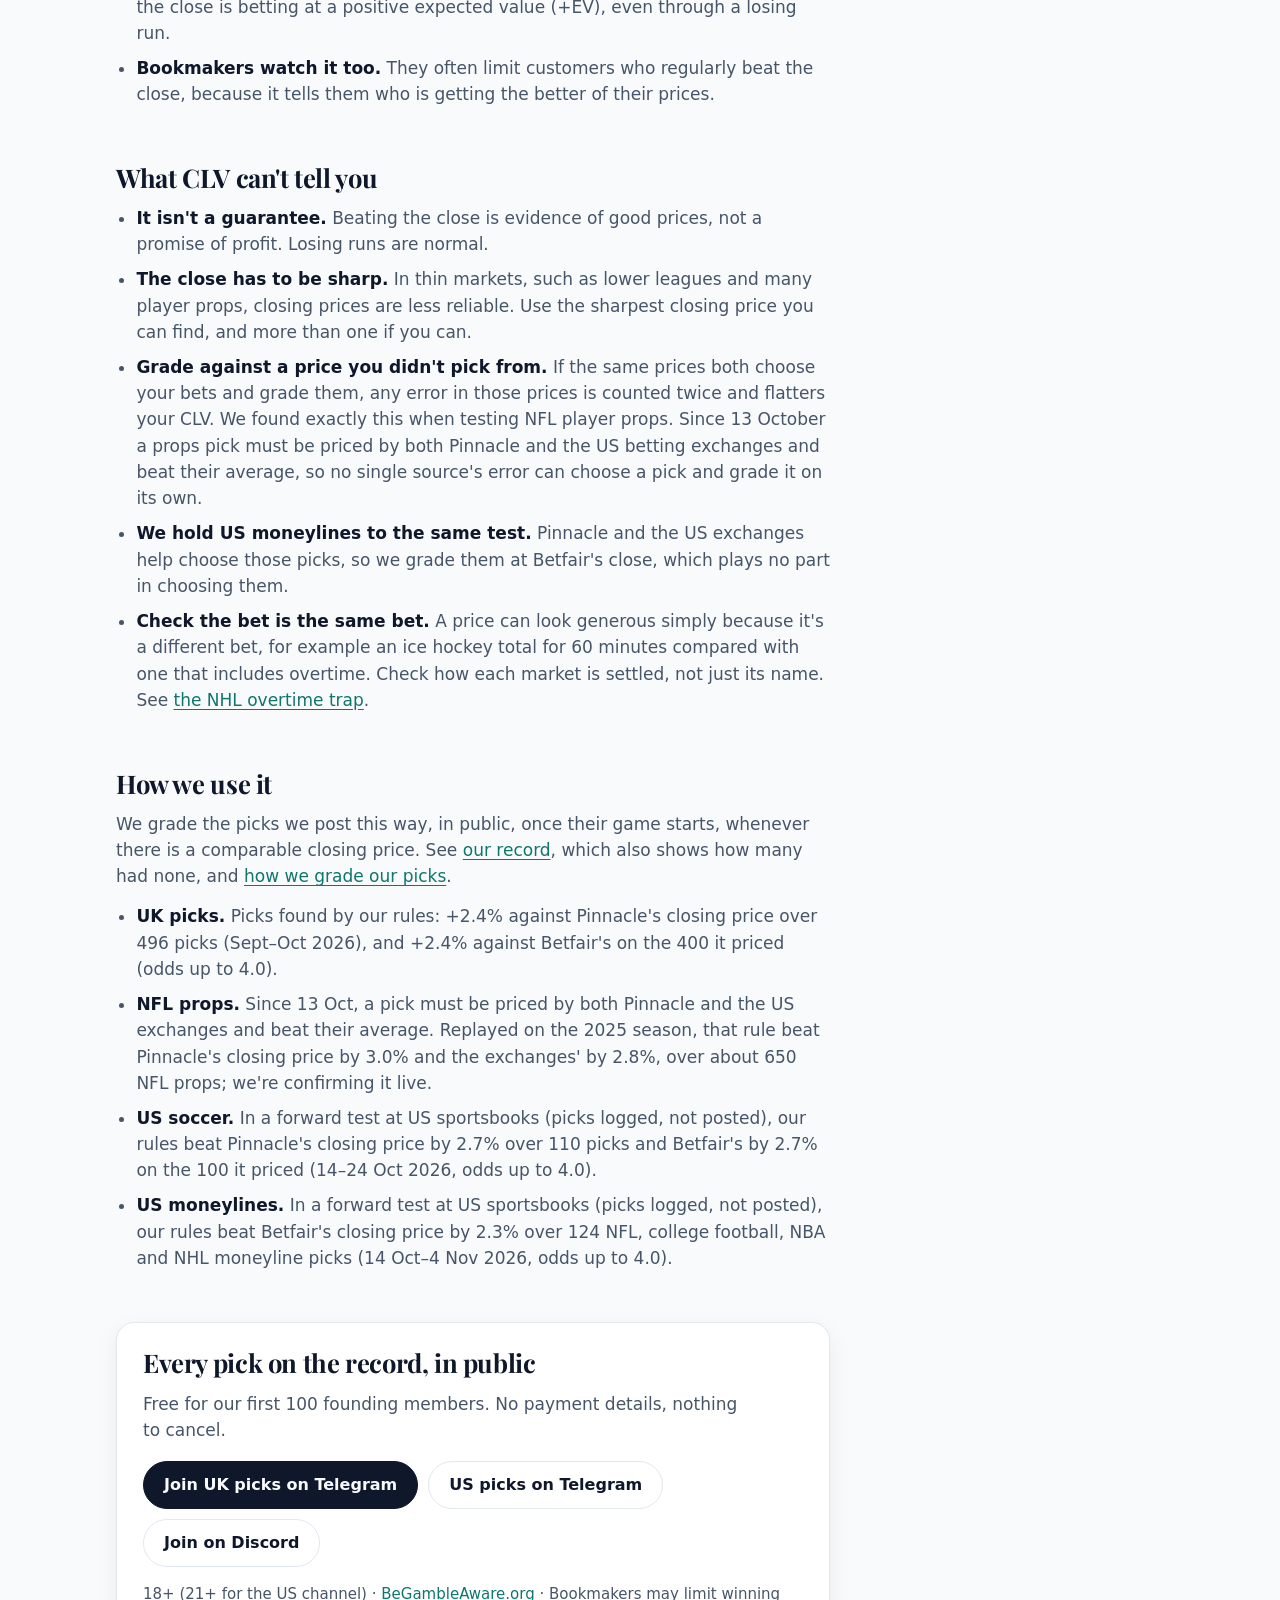
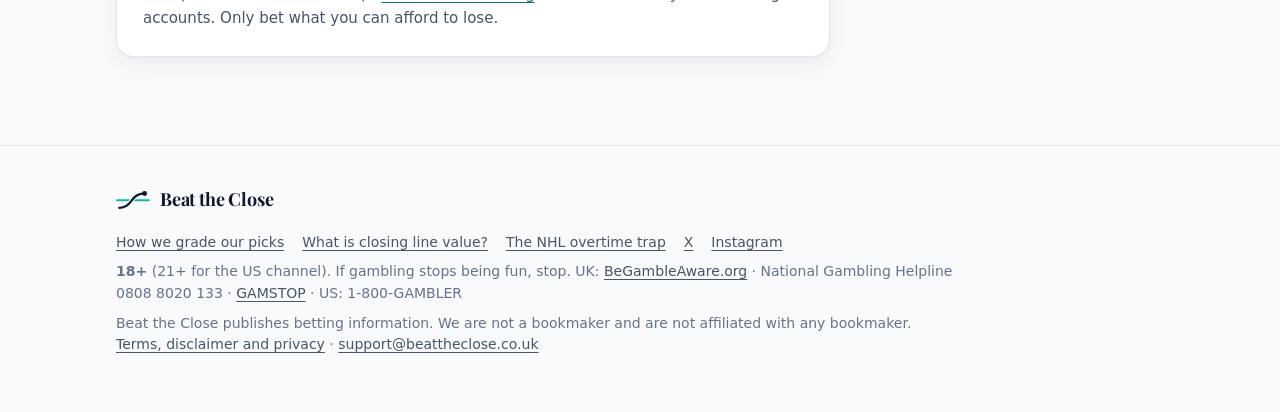
==== commit d0479701: "Update the record (2026-11-06 08:03 UTC)" ====
--- a/closing-line-value/index.html
+++ b/closing-line-value/index.html
@@ -27,7 +27,7 @@
 <meta property="og:image:alt" content="Beat the Close: every pick graded against the closing line, in public.">
 <meta name="twitter:card" content="summary_large_image">
 <link rel="stylesheet" href="/style.css">
-<script type="application/ld+json">{"@context": "https://schema.org", "@type": "Article", "headline": "What is closing line value (CLV)?", "description": "Closing line value explained in plain English: what the closing line is, how to work out CLV from the odds, and why it is the best short-run evidence that a bet was a good one.", "datePublished": "2026-10-13", "dateModified": "2026-10-30", "mainEntityOfPage": "https://beattheclose.co.uk/closing-line-value/", "image": "https://beattheclose.co.uk/og-image.png", "author": {"@type": "Organization", "@id": "https://beattheclose.co.uk/#org", "name": "Beat the Close", "url": "https://beattheclose.co.uk/", "logo": "https://beattheclose.co.uk/logo.png", "email": "support@beattheclose.co.uk", "sameAs": ["https://x.com/BeatTheCloseUK", "https://www.instagram.com/beattheclose/"]}, "publisher": {"@type": "Organization", "@id": "https://beattheclose.co.uk/#org", "name": "Beat the Close", "url": "https://beattheclose.co.uk/", "logo": "https://beattheclose.co.uk/logo.png", "email": "support@beattheclose.co.uk", "sameAs": ["https://x.com/BeatTheCloseUK", "https://www.instagram.com/beattheclose/"]}}</script>
+<script type="application/ld+json">{"@context": "https://schema.org", "@type": "Article", "headline": "What is closing line value (CLV)?", "description": "Closing line value explained in plain English: what the closing line is, how to work out CLV from the odds, and why it is the best short-run evidence that a bet was a good one.", "datePublished": "2026-10-13", "dateModified": "2026-11-05", "mainEntityOfPage": "https://beattheclose.co.uk/closing-line-value/", "image": "https://beattheclose.co.uk/og-image.png", "author": {"@type": "Organization", "@id": "https://beattheclose.co.uk/#org", "name": "Beat the Close", "url": "https://beattheclose.co.uk/", "logo": "https://beattheclose.co.uk/logo.png", "email": "support@beattheclose.co.uk", "sameAs": ["https://x.com/BeatTheCloseUK", "https://www.instagram.com/beattheclose/"]}, "publisher": {"@type": "Organization", "@id": "https://beattheclose.co.uk/#org", "name": "Beat the Close", "url": "https://beattheclose.co.uk/", "logo": "https://beattheclose.co.uk/logo.png", "email": "support@beattheclose.co.uk", "sameAs": ["https://x.com/BeatTheCloseUK", "https://www.instagram.com/beattheclose/"]}}</script>
 </head>
 <body>
 <a class="skip" href="#main">Skip to content</a>
@@ -54,7 +54,7 @@
 <main id="main">
   <article class="wrap"><div class="prose">
 <h1>What is closing line value (CLV)?</h1>
-<p class="updated">Beat the Close · Published 13 October 2026 · updated 30 October 2026</p>
+<p class="updated">Beat the Close · Published 13 October 2026 · updated 5 November 2026</p>
 <p class="lede">Closing line value tells you whether you got a better price than the market settled on just before the start. Over a few hundred bets it says far more about the quality of your betting than your results do.</p>
 <h2>The closing line</h2>
 <p>The closing line is the last price before an event starts. By then the market has taken in everything: team news, injuries, the weather and the money of the sharpest bettors. So the closing price at a sharp bookmaker such as Pinnacle, or on a betting exchange such as Betfair, is the best single estimate of the real chance of each outcome.</p>
@@ -68,10 +68,10 @@
 <h2>Why CLV says more than results</h2>
 <ul><li><strong>Results are mostly luck in the short run.</strong> At odds of 2.0 each bet swings your balance by a whole stake, while a genuine 3% edge adds only 3% of one. It takes many hundreds of bets for the edge to show through the noise.</li><li><strong>CLV settles fast.</strong> Each bet's CLV is known the moment the event starts, and it is much less affected by luck than results are. Its average steadies after far fewer bets than your results do.</li><li><strong>Sharp closing prices are well calibrated.</strong> Outcomes priced at a fair 2.0 at the close happen about half the time. So a bettor who regularly gets better than the close is betting at a positive expected value (+EV), even through a losing run.</li><li><strong>Bookmakers watch it too.</strong> They often limit customers who regularly beat the close, because it tells them who is getting the better of their prices.</li></ul>
 <h2>What CLV can't tell you</h2>
-<ul><li><strong>It isn't a guarantee.</strong> Beating the close is evidence of good prices, not a promise of profit. Losing runs are normal.</li><li><strong>The close has to be sharp.</strong> In thin markets, such as lower leagues and many player props, closing prices are less reliable. Use the sharpest closing price you can find, and more than one if you can.</li><li><strong>Grade against a price you didn't pick from.</strong> If the same prices both choose your bets and grade them, any error in those prices is counted twice and flatters your CLV. We found exactly this when testing NFL player props. Since 13 October a props pick must be priced by both Pinnacle and the US betting exchanges and beat their average, so no single source's error can choose a pick and grade it on its own.</li><li><strong>Check the bet is the same bet.</strong> A price can look generous simply because it's a different bet, for example an ice hockey total for 60 minutes compared with one that includes overtime. Check how each market is settled, not just its name. See <a href="/research/nhl-overtime-totals/">the NHL overtime trap</a>.</li></ul>
+<ul><li><strong>It isn't a guarantee.</strong> Beating the close is evidence of good prices, not a promise of profit. Losing runs are normal.</li><li><strong>The close has to be sharp.</strong> In thin markets, such as lower leagues and many player props, closing prices are less reliable. Use the sharpest closing price you can find, and more than one if you can.</li><li><strong>Grade against a price you didn't pick from.</strong> If the same prices both choose your bets and grade them, any error in those prices is counted twice and flatters your CLV. We found exactly this when testing NFL player props. Since 13 October a props pick must be priced by both Pinnacle and the US betting exchanges and beat their average, so no single source's error can choose a pick and grade it on its own.</li><li><strong>We hold US moneylines to the same test.</strong> Pinnacle and the US exchanges help choose those picks, so we grade them at Betfair's close, which plays no part in choosing them.</li><li><strong>Check the bet is the same bet.</strong> A price can look generous simply because it's a different bet, for example an ice hockey total for 60 minutes compared with one that includes overtime. Check how each market is settled, not just its name. See <a href="/research/nhl-overtime-totals/">the NHL overtime trap</a>.</li></ul>
 <h2>How we use it</h2>
 <p>We grade the picks we post this way, in public, once their game starts, whenever there is a comparable closing price. See <a href="/#record">our record</a>, which also shows how many had none, and <a href="/how-we-grade/">how we grade our picks</a>.</p>
-<ul><li><strong>UK picks.</strong> Picks found by our rules: +2.4% against Pinnacle's closing price over 496 picks (Sept–Oct 2026), and +2.4% against Betfair's on the 400 it priced (odds up to 4.0).</li><li><strong>NFL props.</strong> Since 13 Oct, a pick must be priced by both Pinnacle and the US exchanges and beat their average. Replayed on the 2025 season, that rule beat Pinnacle's closing price by 3.0% and the exchanges' by 2.8%, over about 650 NFL props; we're confirming it live.</li><li><strong>US soccer.</strong> In a forward test at US sportsbooks (picks logged, not posted), our rules beat Pinnacle's closing price by 2.7% over 110 picks and Betfair's by 2.7% on the 100 it priced (14–24 Oct 2026, odds up to 4.0).</li></ul>
+<ul><li><strong>UK picks.</strong> Picks found by our rules: +2.4% against Pinnacle's closing price over 496 picks (Sept–Oct 2026), and +2.4% against Betfair's on the 400 it priced (odds up to 4.0).</li><li><strong>NFL props.</strong> Since 13 Oct, a pick must be priced by both Pinnacle and the US exchanges and beat their average. Replayed on the 2025 season, that rule beat Pinnacle's closing price by 3.0% and the exchanges' by 2.8%, over about 650 NFL props; we're confirming it live.</li><li><strong>US soccer.</strong> In a forward test at US sportsbooks (picks logged, not posted), our rules beat Pinnacle's closing price by 2.7% over 110 picks and Betfair's by 2.7% on the 100 it priced (14–24 Oct 2026, odds up to 4.0).</li><li><strong>US moneylines.</strong> In a forward test at US sportsbooks (picks logged, not posted), our rules beat Betfair's closing price by 2.3% over 124 NFL, college football, NBA and NHL moneyline picks (14 Oct–4 Nov 2026, odds up to 4.0).</li></ul>
 <aside class="card cta"><h2>Every pick on the record, in public</h2><p>Free for our first 100 founding members. No payment details, nothing to cancel.</p><div class="buttons"><a class="btn primary" href="https://t.me/+t6P7BA5DvUY2Y2Q8" rel="noopener">Join UK picks on Telegram</a><a class="btn " href="https://t.me/+v_nTTCn0uIU0NDE0" rel="noopener">US picks on Telegram</a><a class="btn " href="https://discord.gg/E3mRSd9egq" rel="noopener">Join on Discord</a></div><p class="note">18+ (21+ for the US channel) · <a href="https://www.begambleaware.org">BeGambleAware.org</a> · Bookmakers may limit winning accounts. Only bet what you can afford to lose.</p></aside>
   </div></article>
 </main>
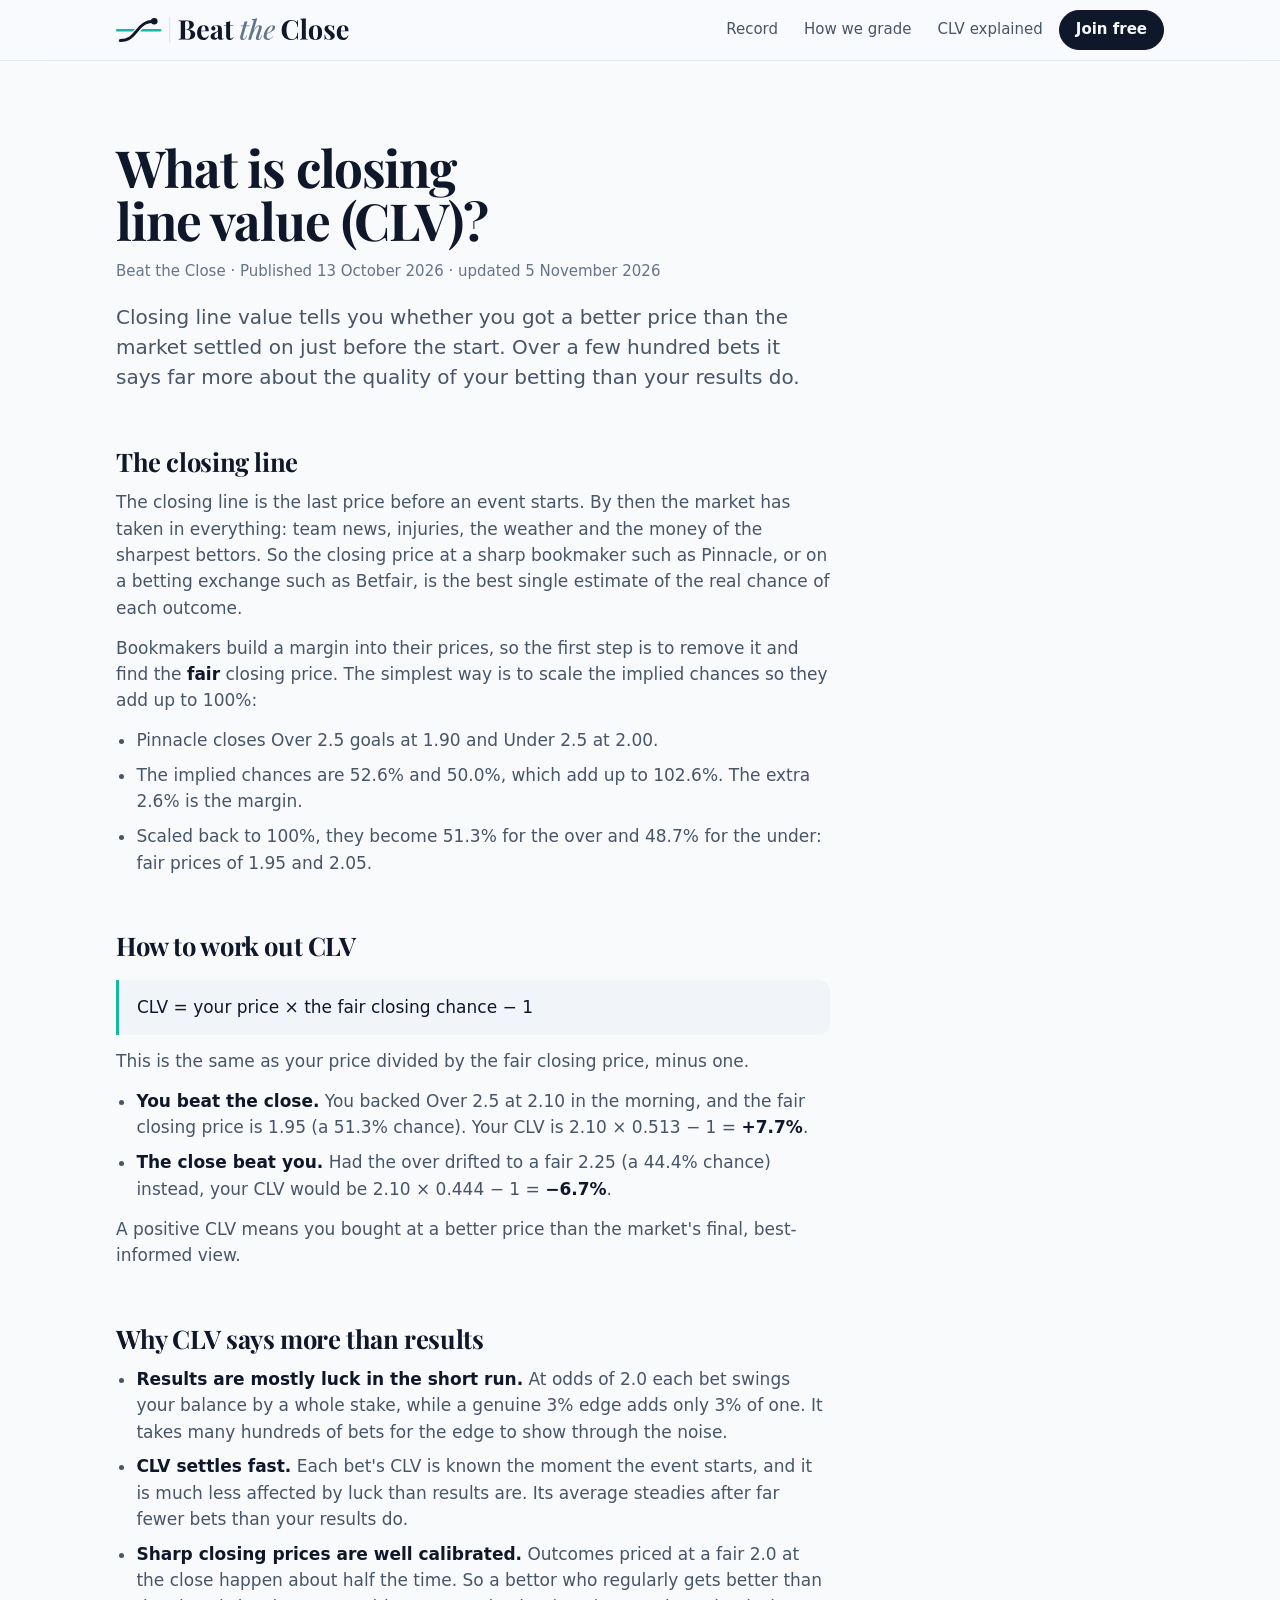
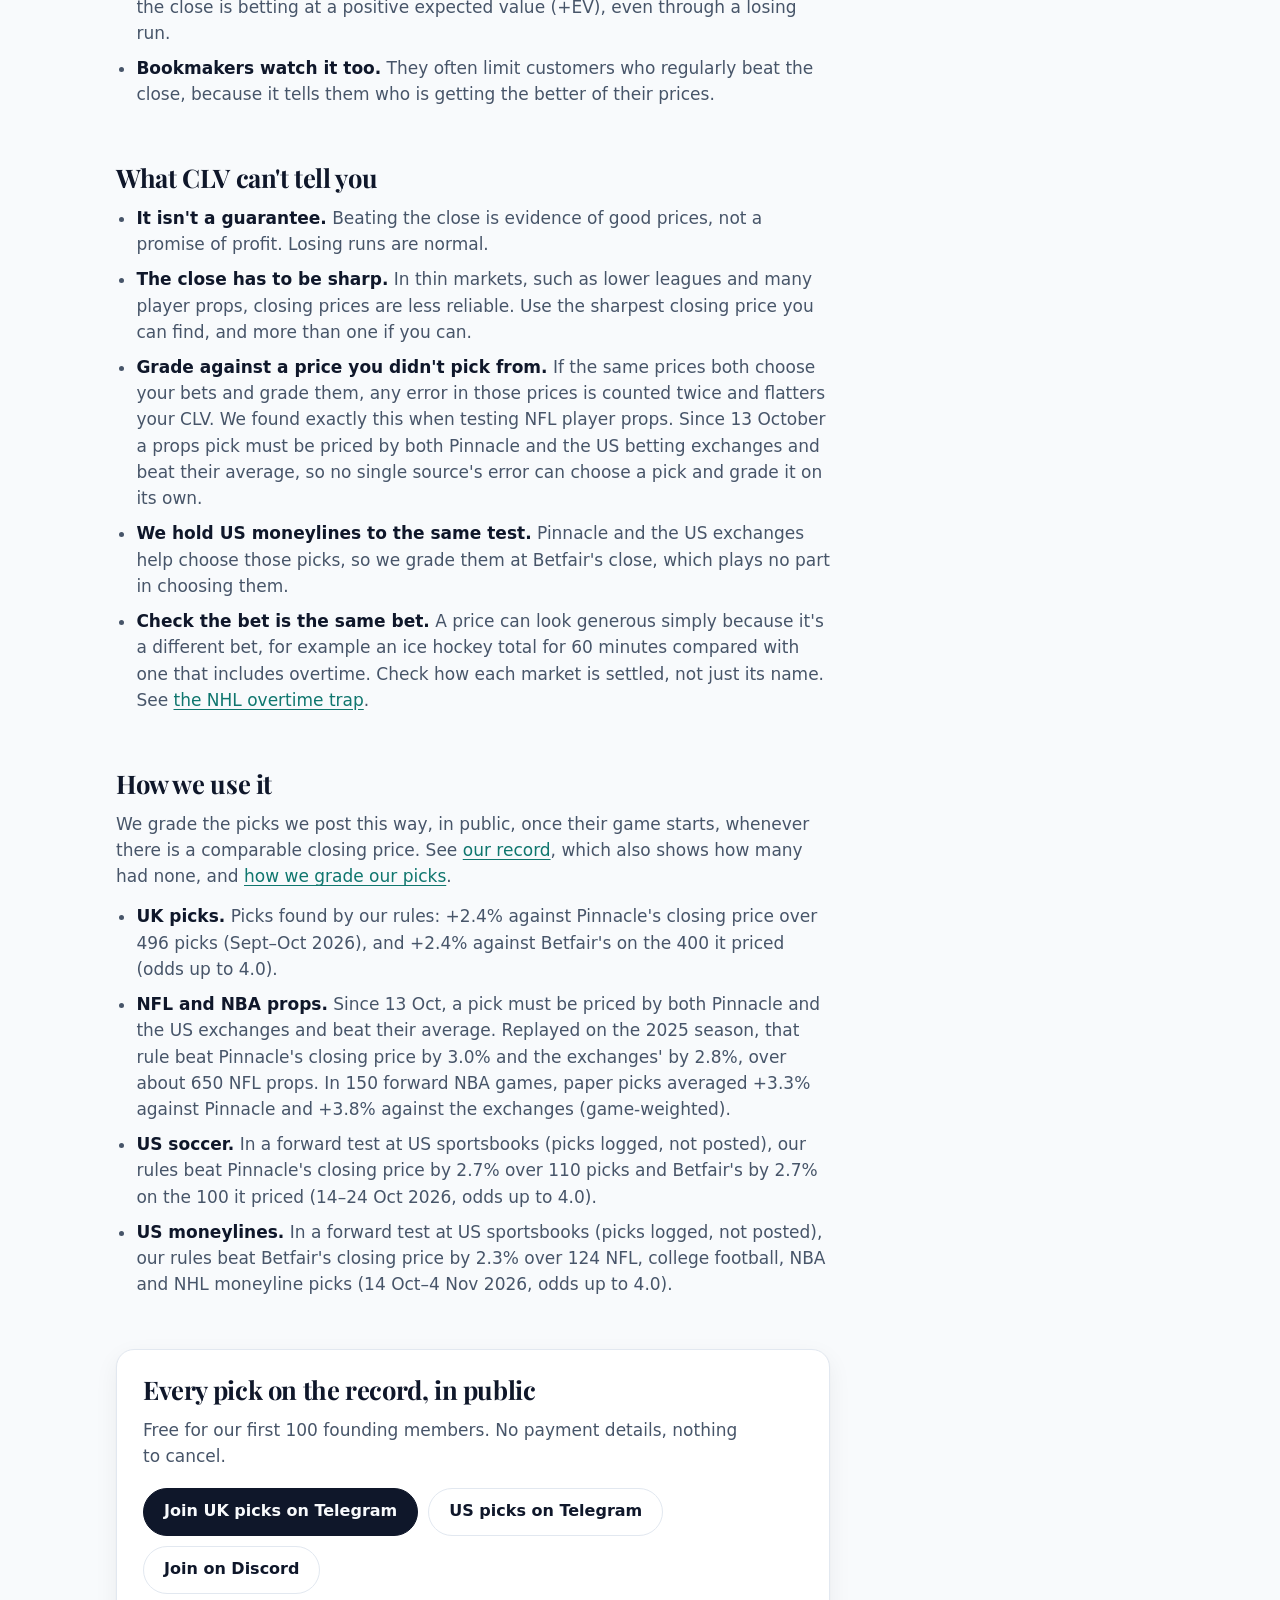
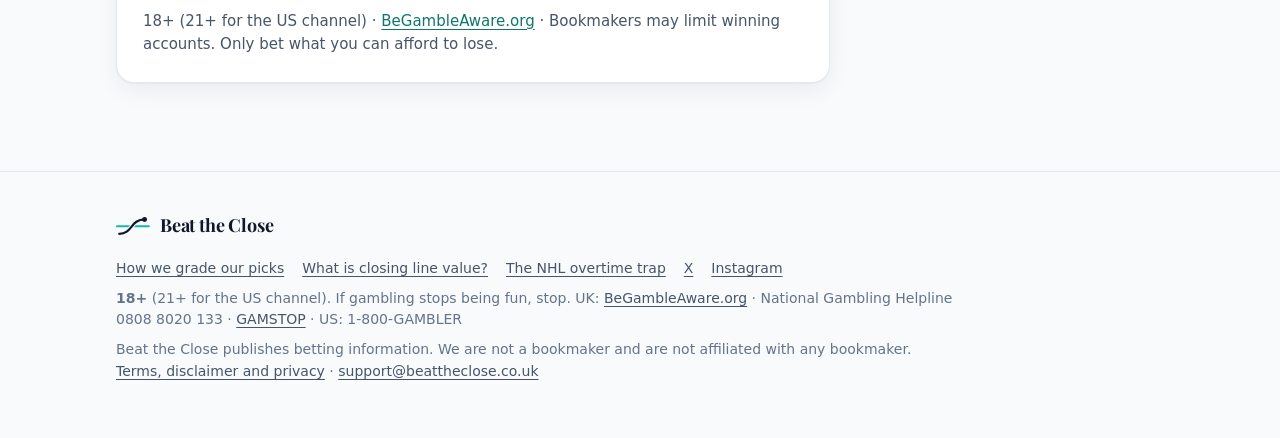
==== commit 73084228: "Update the record (2026-11-24 08:07 UTC)" ====
--- a/closing-line-value/index.html
+++ b/closing-line-value/index.html
@@ -71,7 +71,7 @@
 <ul><li><strong>It isn't a guarantee.</strong> Beating the close is evidence of good prices, not a promise of profit. Losing runs are normal.</li><li><strong>The close has to be sharp.</strong> In thin markets, such as lower leagues and many player props, closing prices are less reliable. Use the sharpest closing price you can find, and more than one if you can.</li><li><strong>Grade against a price you didn't pick from.</strong> If the same prices both choose your bets and grade them, any error in those prices is counted twice and flatters your CLV. We found exactly this when testing NFL player props. Since 13 October a props pick must be priced by both Pinnacle and the US betting exchanges and beat their average, so no single source's error can choose a pick and grade it on its own.</li><li><strong>We hold US moneylines to the same test.</strong> Pinnacle and the US exchanges help choose those picks, so we grade them at Betfair's close, which plays no part in choosing them.</li><li><strong>Check the bet is the same bet.</strong> A price can look generous simply because it's a different bet, for example an ice hockey total for 60 minutes compared with one that includes overtime. Check how each market is settled, not just its name. See <a href="/research/nhl-overtime-totals/">the NHL overtime trap</a>.</li></ul>
 <h2>How we use it</h2>
 <p>We grade the picks we post this way, in public, once their game starts, whenever there is a comparable closing price. See <a href="/#record">our record</a>, which also shows how many had none, and <a href="/how-we-grade/">how we grade our picks</a>.</p>
-<ul><li><strong>UK picks.</strong> Picks found by our rules: +2.4% against Pinnacle's closing price over 496 picks (Sept–Oct 2026), and +2.4% against Betfair's on the 400 it priced (odds up to 4.0).</li><li><strong>NFL props.</strong> Since 13 Oct, a pick must be priced by both Pinnacle and the US exchanges and beat their average. Replayed on the 2025 season, that rule beat Pinnacle's closing price by 3.0% and the exchanges' by 2.8%, over about 650 NFL props; we're confirming it live.</li><li><strong>US soccer.</strong> In a forward test at US sportsbooks (picks logged, not posted), our rules beat Pinnacle's closing price by 2.7% over 110 picks and Betfair's by 2.7% on the 100 it priced (14–24 Oct 2026, odds up to 4.0).</li><li><strong>US moneylines.</strong> In a forward test at US sportsbooks (picks logged, not posted), our rules beat Betfair's closing price by 2.3% over 124 NFL, college football, NBA and NHL moneyline picks (14 Oct–4 Nov 2026, odds up to 4.0).</li></ul>
+<ul><li><strong>UK picks.</strong> Picks found by our rules: +2.4% against Pinnacle's closing price over 496 picks (Sept–Oct 2026), and +2.4% against Betfair's on the 400 it priced (odds up to 4.0).</li><li><strong>NFL and NBA props.</strong> Since 13 Oct, a pick must be priced by both Pinnacle and the US exchanges and beat their average. Replayed on the 2025 season, that rule beat Pinnacle's closing price by 3.0% and the exchanges' by 2.8%, over about 650 NFL props. In 150 forward NBA games, paper picks averaged +3.3% against Pinnacle and +3.8% against the exchanges (game-weighted).</li><li><strong>US soccer.</strong> In a forward test at US sportsbooks (picks logged, not posted), our rules beat Pinnacle's closing price by 2.7% over 110 picks and Betfair's by 2.7% on the 100 it priced (14–24 Oct 2026, odds up to 4.0).</li><li><strong>US moneylines.</strong> In a forward test at US sportsbooks (picks logged, not posted), our rules beat Betfair's closing price by 2.3% over 124 NFL, college football, NBA and NHL moneyline picks (14 Oct–4 Nov 2026, odds up to 4.0).</li></ul>
 <aside class="card cta"><h2>Every pick on the record, in public</h2><p>Free for our first 100 founding members. No payment details, nothing to cancel.</p><div class="buttons"><a class="btn primary" href="https://t.me/+t6P7BA5DvUY2Y2Q8" rel="noopener">Join UK picks on Telegram</a><a class="btn " href="https://t.me/+v_nTTCn0uIU0NDE0" rel="noopener">US picks on Telegram</a><a class="btn " href="https://discord.gg/E3mRSd9egq" rel="noopener">Join on Discord</a></div><p class="note">18+ (21+ for the US channel) · <a href="https://www.begambleaware.org">BeGambleAware.org</a> · Bookmakers may limit winning accounts. Only bet what you can afford to lose.</p></aside>
   </div></article>
 </main>
